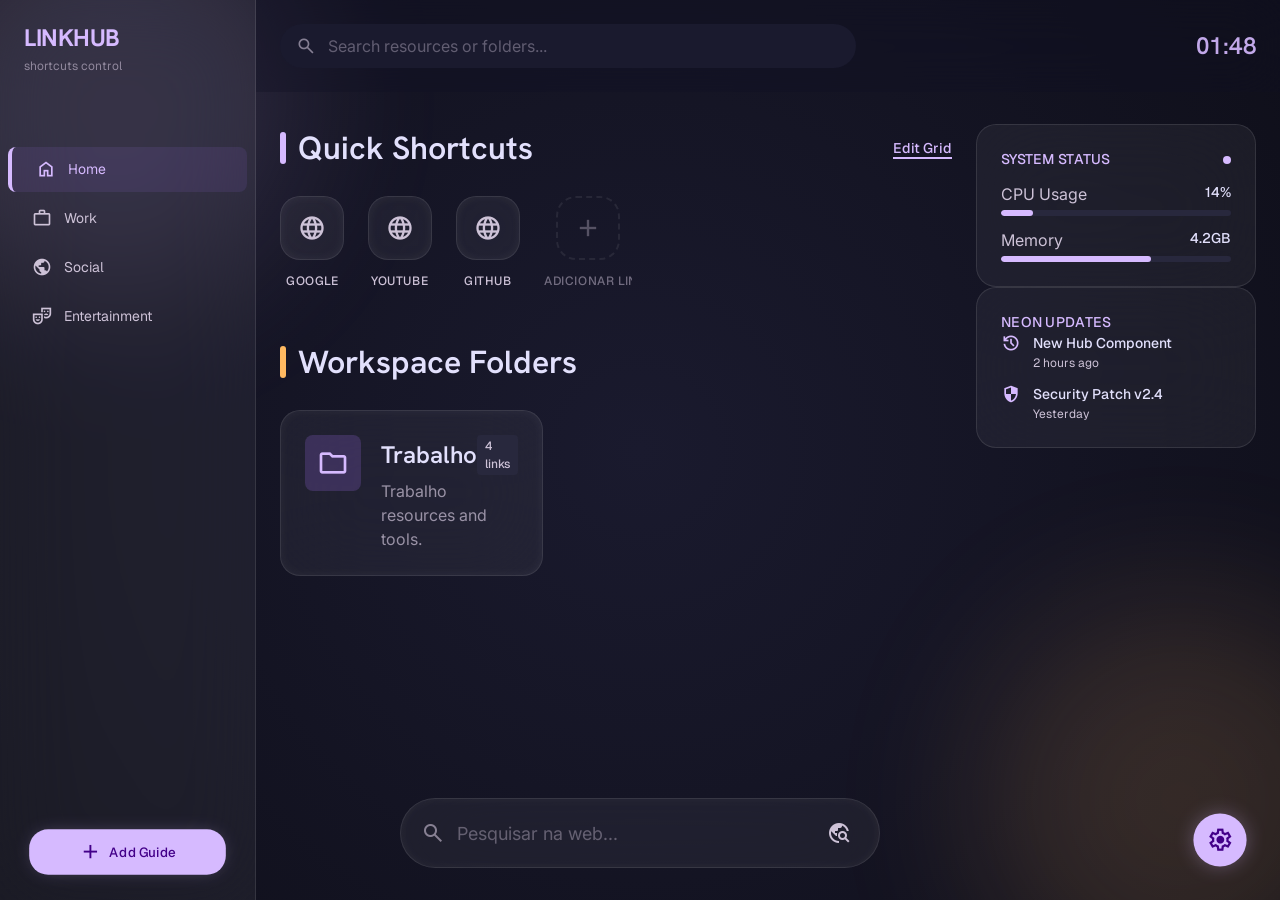
==== linkhub/index.html @ 5a71d126 "first commit" ====
<!DOCTYPE html>
<html lang="pt-BR" class="dark">
<head>
  <meta charset="utf-8" />
  <meta name="viewport" content="width=device-width, initial-scale=1.0" />
  <title>LinkHub | Hub de atalhos</title>
  <link rel="preconnect" href="https://fonts.googleapis.com" />
  <link rel="preconnect" href="https://fonts.gstatic.com" crossorigin />
  <link href="https://fonts.googleapis.com/css2?family=Inter:wght@400;500;600;700&display=swap" rel="stylesheet" />
  <link href="https://fonts.googleapis.com/css2?family=Hanken+Grotesk:wght@400;600;700&display=swap" rel="stylesheet" />
  <link href="https://fonts.googleapis.com/css2?family=Geist:wght@400;500&display=swap" rel="stylesheet" />
  <link href="https://fonts.googleapis.com/css2?family=Material+Symbols+Outlined:opsz,wght,FILL,GRAD@24,400,0,0&display=swap" rel="stylesheet" />
  <link rel="stylesheet" href="css/variables.css" />
  <link rel="stylesheet" href="css/base.css" />
  <link rel="stylesheet" href="css/layout.css" />
  <link rel="stylesheet" href="css/components.css" />
  <link rel="stylesheet" href="css/modals.css" />
  <link rel="stylesheet" href="css/edit-mode.css" />
</head>
<body>
  <!-- Atmospheric Blobs -->
  <div class="bg-blob" style="background:var(--color-primary);top:-100px;left:-100px;"></div>
  <div class="bg-blob" style="background:var(--color-tertiary);bottom:-100px;right:-100px;"></div>

  <!-- Sidebar Navigation -->
  <aside class="sidebar" id="app-sidebar">
    <div class="sidebar__brand">
      <h1 class="sidebar__title">LINKHUB</h1>
      <p class="sidebar__subtitle">shortcuts control</p>
    </div>
    <nav class="sidebar__nav" id="sidebar-nav"></nav>
    <div class="sidebar__footer">
      <button type="button" id="btn-add-guide" class="sidebar__btn-add">
        <span class="material-symbols-outlined">add</span>
        <span class="sidebar__btn-add-label">Add Guide</span>
      </button>
    </div>
  </aside>

  <!-- Main Content -->
  <main class="main-content" id="app-main">
    <!-- Top Navigation -->
    <header class="main-header">
      <div class="search-wrap">
        <span class="material-symbols-outlined search-icon">search</span>
        <input
          id="search-input"
          class="search-input"
          type="search"
          placeholder="Search resources or folders..."
          autocomplete="off"
        />
      </div>
      <div class="main-header__actions">
        <time id="digital-clock" class="main-header__clock" datetime="">00:00</time>
      </div>
    </header>

    <!-- Content Grid (Bento Style) -->
    <div class="content-area">
      <div class="content-grid">
        <!-- Main Column -->
        <div class="content-main">
          <!-- Quick Shortcuts -->
          <div class="section">
            <div class="section__header">
              <h2 class="section__title">
                <span class="section__accent section__accent--primary"></span>
                Quick Shortcuts
              </h2>
              <button type="button" id="edit-grid-btn" class="section__edit-btn">Edit Grid</button>
            </div>
            <div id="shortcut-grid" class="shortcut-grid"></div>
          </div>

          <!-- Workspace Folders -->
          <div class="section">
            <div class="section__header">
              <h2 class="section__title">
                <span class="section__accent section__accent--tertiary"></span>
                Workspace Folders
              </h2>
            </div>
            <div id="folder-grid" class="folder-grid"></div>
          </div>

          <!-- Search Results -->
          <div class="section" id="search-section" style="display:none">
            <div class="section__header">
              <h2 class="section__title">
                <span class="section__accent section__accent--primary"></span>
                Resultado de busca
              </h2>
              <span id="search-results-count" class="chip">0 resultados</span>
            </div>
            <div id="search-results-grid" class="shortcut-grid"></div>
          </div>
        </div>

        <!-- Right Sidebar Widgets -->
        <div class="content-side">
          <div class="widget widget--status">
            <div class="widget__header">
              <span class="widget__label">SYSTEM STATUS</span>
              <div class="widget__dot"></div>
            </div>
            <div class="widget__body">
              <div class="metric">
                <div class="metric__row">
                  <span>CPU Usage</span>
                  <span class="metric__value">14%</span>
                </div>
                <div class="metric__bar">
                  <div class="metric__fill" style="width:14%"></div>
                </div>
              </div>
              <div class="metric">
                <div class="metric__row">
                  <span>Memory</span>
                  <span class="metric__value">4.2GB</span>
                </div>
                <div class="metric__bar">
                  <div class="metric__fill" style="width:65%"></div>
                </div>
              </div>
            </div>
          </div>
          <div class="widget widget--updates">
            <h3 class="widget__label">NEON UPDATES</h3>
            <div class="widget__body">
              <div class="update-item">
                <span class="material-symbols-outlined update-item__icon">history</span>
                <div>
                  <p class="update-item__title">New Hub Component</p>
                  <p class="update-item__time">2 hours ago</p>
                </div>
              </div>
              <div class="update-item">
                <span class="material-symbols-outlined update-item__icon">security</span>
                <div>
                  <p class="update-item__title">Security Patch v2.4</p>
                  <p class="update-item__time">Yesterday</p>
                </div>
              </div>
            </div>
          </div>
        </div>
      </div>
    </div>
  </main>

  <!-- Google Web Search -->
  <div id="web-search-overlay" class="web-search-overlay"></div>
  <div id="web-search-wrap" class="web-search-wrap">
    <form id="web-search-form" class="web-search-bar" action="https://www.google.com/search" method="GET" target="_top" role="search">
      <span class="material-symbols-outlined web-search-icon">search</span>
      <input id="web-search-input" class="web-search-input" type="text" name="q" placeholder="Pesquisar na web..." autocomplete="off" aria-label="Pesquisar no Google" />
      <button type="submit" class="web-search-submit" aria-label="Buscar no Google">
        <span class="material-symbols-outlined">travel_explore</span>
      </button>
    </form>
  </div>

  <!-- FAB -->
  <button type="button" id="fab" class="fab" aria-label="Configurações" aria-haspopup="true">
    <span class="material-symbols-outlined">settings</span>
  </button>

  <!-- Context Menu -->
  <div id="context-menu" class="context-menu hidden"></div>

  <div id="fab-menu" class="fab-menu hidden" role="menu">
    <button type="button" id="fab-new-link" class="fab-menu__item" role="menuitem">
      <span class="material-symbols-outlined">link</span>
      Novo atalho
    </button>
    <button type="button" id="fab-new-folder" class="fab-menu__item" role="menuitem">
      <span class="material-symbols-outlined">create_new_folder</span>
      Nova pasta
    </button>
    <button type="button" id="fab-edit-grid" class="fab-menu__item" role="menuitem">
      <span class="material-symbols-outlined">edit</span>
      Editar painel
    </button>
    <hr class="fab-menu__divider" />
    <button type="button" id="fab-export" class="fab-menu__item" role="menuitem">
      <span class="material-symbols-outlined">file_download</span>
      Exportar dados
    </button>
    <button type="button" id="fab-import" class="fab-menu__item" role="menuitem">
      <span class="material-symbols-outlined">file_upload</span>
      Importar dados
    </button>
  </div>

  <!-- Edit Header -->
  <header id="edit-header" class="edit-header hidden">
    <h1 class="edit-header__title">Editar painel</h1>
    <p class="edit-header__subtitle">
      Organize seu espaço. Arraste os ícones para reordenar ou use o X para remover um atalho.
    </p>
    <div class="edit-header__actions">
      <button type="button" id="btn-done-edit" class="btn-primary">Concluir</button>
    </div>
  </header>

  <!-- Edit Tip Card -->
  <section id="edit-tip-card" class="edit-tip-card hidden" aria-hidden="true">
    <div class="glass-panel">
      <div>
        <div class="edit-tip-card__tags">
          <span class="edit-tip-card__tag">DICA</span>
          <span class="edit-tip-card__tag">NOVIDADE</span>
        </div>
        <h3 class="edit-tip-card__title">Agrupamento inteligente</h3>
        <p class="edit-tip-card__text">
          Em breve você poderá arrastar um atalho sobre outro para criar uma pasta automaticamente.
        </p>
      </div>
    </div>
  </section>

  <!-- Modal: criar guia -->
  <div id="modal-guide" class="modal-overlay" role="dialog" aria-modal="true" aria-labelledby="guide-modal-title">
    <div class="modal-panel glass-panel">
      <div class="modal-panel__header">
        <h2 id="guide-modal-title" class="modal-panel__title">Nova guia</h2>
        <p class="modal-panel__subtitle">Crie uma nova guia para organizar seus atalhos.</p>
      </div>
      <form id="form-guide" class="modal-panel__body">
        <div class="form-group">
          <label class="form-label" for="guide-name">Nome da guia</label>
          <input id="guide-name" class="form-input" type="text" placeholder="ex.: Estudos" required />
        </div>
        <div class="form-group">
          <label class="form-label">Ícone</label>
          <div class="guide-icons" id="guide-icons">
            <label class="guide-icon-option">
              <input type="radio" name="guide-icon" value="home" checked />
              <span class="material-symbols-outlined">home</span>
            </label>
            <label class="guide-icon-option">
              <input type="radio" name="guide-icon" value="work" />
              <span class="material-symbols-outlined">work</span>
            </label>
            <label class="guide-icon-option">
              <input type="radio" name="guide-icon" value="public" />
              <span class="material-symbols-outlined">public</span>
            </label>
            <label class="guide-icon-option">
              <input type="radio" name="guide-icon" value="theater_comedy" />
              <span class="material-symbols-outlined">theater_comedy</span>
            </label>
            <label class="guide-icon-option">
              <input type="radio" name="guide-icon" value="code" />
              <span class="material-symbols-outlined">code</span>
            </label>
            <label class="guide-icon-option">
              <input type="radio" name="guide-icon" value="school" />
              <span class="material-symbols-outlined">school</span>
            </label>
            <label class="guide-icon-option">
              <input type="radio" name="guide-icon" value="shopping_cart" />
              <span class="material-symbols-outlined">shopping_cart</span>
            </label>
            <label class="guide-icon-option">
              <input type="radio" name="guide-icon" value="music_note" />
              <span class="material-symbols-outlined">music_note</span>
            </label>
            <label class="guide-icon-option">
              <input type="radio" name="guide-icon" value="favorite" />
              <span class="material-symbols-outlined">favorite</span>
            </label>
            <label class="guide-icon-option">
              <input type="radio" name="guide-icon" value="star" />
              <span class="material-symbols-outlined">star</span>
            </label>
          </div>
        </div>
        <p id="guide-error" class="form-error" role="alert"></p>
        <div class="modal-panel__actions">
          <button type="button" id="guide-cancel" class="btn-ghost">Cancelar</button>
          <button type="submit" id="guide-submit" class="btn-primary">Criar guia</button>
        </div>
      </form>
    </div>
  </div>

  <!-- Modal: novo/editar atalho -->
  <div id="modal-shortcut" class="modal-overlay" role="dialog" aria-modal="true" aria-labelledby="shortcut-modal-title">
    <div class="modal-panel glass-panel modal-panel--wide">
      <div class="modal-panel__header">
        <h2 id="shortcut-modal-title" class="modal-panel__title">Novo atalho</h2>
        <p class="modal-panel__subtitle">Personalize seu hub de navegação</p>
      </div>
      <form id="form-shortcut" class="modal-panel__body">
        <div class="modal-preview-box">
          <span class="modal-preview-box__badge">Prévia</span>
          <div class="modal-preview-box__icon">
            <img id="shortcut-favicon-preview" alt="" class="is-placeholder" hidden />
          </div>
          <span id="shortcut-name-preview" class="modal-preview-box__name">Novo atalho</span>
        </div>
        <div class="form-group" id="shortcut-url-group">
          <label class="form-label form-label--upper" for="shortcut-url">URL do link</label>
          <div class="form-input-wrap">
            <input id="shortcut-url" class="form-input" type="url" placeholder="https://exemplo.com" required />
            <span class="material-symbols-outlined">link</span>
          </div>
        </div>
        <div class="form-group">
          <label class="form-label form-label--upper" for="shortcut-name">Nome exibido</label>
          <div class="form-input-wrap">
            <input id="shortcut-name" class="form-input" type="text" placeholder="Nome do site" required />
            <span class="material-symbols-outlined">label</span>
          </div>
        </div>
        <p id="shortcut-error" class="form-error" role="alert"></p>
        <div class="modal-panel__actions modal-panel__actions--end">
          <button type="button" id="shortcut-cancel" class="btn-ghost">Cancelar</button>
          <button type="submit" id="shortcut-submit" class="btn-primary">Salvar atalho</button>
        </div>
      </form>
    </div>
  </div>

  <!-- Modal: criar pasta -->
  <div id="modal-folder" class="modal-overlay" role="dialog" aria-modal="true" aria-labelledby="folder-modal-title">
    <div class="modal-panel glass-panel">
      <div class="modal-panel__header">
        <h2 id="folder-modal-title" class="modal-panel__title">Criar pasta</h2>
        <p class="modal-panel__subtitle">Organize seus atalhos em uma coleção personalizada.</p>
      </div>
      <form id="form-folder" class="modal-panel__body">
        <div class="form-group">
          <label class="form-label" for="folder-name">Nome da pasta</label>
          <input id="folder-name" class="form-input" type="text" placeholder="ex.: Ferramentas de trabalho" required />
        </div>
        <div class="form-group" id="folder-color-group">
          <label class="form-label">Personalizar</label>
          <div class="personalize-row">
            <div class="color-dots">
              <button type="button" class="color-dot is-active" data-color="#4F46E5" style="background:#4F46E5" title="Índigo" aria-label="Cor índigo"></button>
              <button type="button" class="color-dot" data-color="#10B981" style="background:#10B981" title="Esmeralda" aria-label="Cor esmeralda"></button>
              <button type="button" class="color-dot" data-color="#F59E0B" style="background:#F59E0B" title="Âmbar" aria-label="Cor âmbar"></button>
              <button type="button" class="color-dot" data-color="#EF4444" style="background:#EF4444" title="Vermelho" aria-label="Cor vermelha"></button>
              <button type="button" class="color-dot" data-color="#F97316" style="background:#F97316" title="Laranja" aria-label="Cor laranja"></button>
              <button type="button" class="color-dot" data-color="#8B5CF6" style="background:#8B5CF6" title="Violeta" aria-label="Cor violeta"></button>
            </div>
            <span class="material-symbols-outlined" style="color: var(--color-on-surface-variant);">folder_open</span>
          </div>
        </div>
        <div class="preview-row">
          <div id="folder-preview-box" class="preview-row__icon squircle" style="background:#4F46E5">
            <span class="material-symbols-outlined" style="color:#fff;font-variation-settings:'FILL' 1">folder</span>
          </div>
          <div>
            <div class="preview-row__title">Prévia</div>
            <div id="folder-preview-text" class="preview-row__sub">Nova pasta</div>
          </div>
        </div>
        <p id="folder-error" class="form-error" role="alert"></p>
        <div class="modal-panel__actions">
          <button type="button" id="folder-cancel" class="btn-ghost">Cancelar</button>
          <button type="submit" id="folder-submit" class="btn-primary">Criar pasta</button>
        </div>
      </form>
    </div>
  </div>

  <!-- Overlay: visualização de pasta -->
  <div id="modal-folder-view" class="modal-overlay modal-overlay--folder-view" role="dialog" aria-modal="true" aria-labelledby="folder-view-title">
    <div class="modal-panel glass-panel modal-panel--folder">
      <button type="button" id="folder-view-close" class="modal-panel__close" aria-label="Fechar">
        <span class="material-symbols-outlined">close</span>
      </button>
      <div class="modal-panel__header modal-panel__header--center">
        <h2 id="folder-view-title" class="modal-panel__title">Pasta</h2>
        <span id="folder-view-count" class="chip">0 recursos</span>
      </div>
      <div id="folder-view-grid" class="folder-modal-grid"></div>
      <div class="folder-modal-footer">
        <button type="button" id="folder-view-add" class="btn-ghost">
          <span class="material-symbols-outlined">add</span>
          Adicionar atalho
        </button>
      </div>
    </div>
  </div>

  <script src="js/storage.js"></script>
  <script src="js/render.js"></script>
  <script src="js/drag.js"></script>
  <script src="js/clock.js"></script>
  <script src="js/search.js"></script>
  <script src="js/edit-mode.js"></script>
  <script src="js/modals.js"></script>
  <script src="js/app.js"></script>
</body>
</html>
---- linkhub/css/variables.css ----
:root {
  /* ObsidianFlux Purple theme */
  --color-background: #0F0F1A;
  --color-on-background: #e2e0fc;
  --color-surface: #111125;
  --color-on-surface: #e2e0fc;
  --color-on-surface-variant: #cdc2d7;
  --color-surface-container: #1e1e32;
  --color-surface-container-low: #1a1a2e;
  --color-surface-container-lowest: #0c0c1f;
  --color-surface-container-high: #28283d;
  --color-surface-container-highest: #333348;
  --color-surface-dim: #111125;
  --color-surface-bright: #37374d;
  --color-surface-variant: #333348;

  --color-primary: #d6baff;
  --color-primary-container: #aa73ff;
  --color-on-primary: #430089;
  --color-on-primary-container: #3a0079;
  --color-primary-fixed: #ecdcff;
  --color-primary-fixed-dim: #d6baff;
  --color-inverse-primary: #7931d9;

  --color-secondary: #c7c5d5;
  --color-secondary-container: #484855;
  --color-on-secondary: #302f3b;
  --color-on-secondary-container: #b9b7c6;
  --color-secondary-fixed: #e3e0f1;
  --color-secondary-fixed-dim: #c7c5d5;

  --color-tertiary: #ffb961;
  --color-tertiary-container: #3e2400;
  --color-on-tertiary: #472a00;
  --color-on-tertiary-container: #3e2400;
  --color-tertiary-fixed: #ffddb8;
  --color-tertiary-fixed-dim: #ffb961;

  --color-outline: #968da0;
  --color-outline-variant: #4b4454;

  --color-error: #ffb4ab;
  --color-error-container: #93000a;
  --color-on-error: #690005;
  --color-on-error-container: #ffdad6;

  --color-inverse-surface: #e2e0fc;
  --color-surface-tint: #d6baff;

  /* Typography */
  --font-display-lg: "Hanken Grotesk", system-ui, sans-serif;
  --font-headline-lg: "Hanken Grotesk", system-ui, sans-serif;
  --font-headline-md: "Hanken Grotesk", system-ui, sans-serif;
  --font-body-lg: "Inter", system-ui, sans-serif;
  --font-body-md: "Inter", system-ui, sans-serif;
  --font-label-md: "Geist", "Inter", system-ui, sans-serif;
  --font-label-sm: "Geist", "Inter", system-ui, sans-serif;
  --font-family: "Inter", system-ui, sans-serif;

  --font-display-lg-size: 48px;
  --font-headline-lg-size: 32px;
  --font-headline-md-size: 24px;
  --font-body-lg-size: 18px;
  --font-body-md-size: 16px;
  --font-label-md-size: 14px;
  --font-label-sm-size: 12px;

  /* Spacing */
  --spacing-unit: 4px;
  --spacing-xs: 4px;
  --spacing-base: 8px;
  --spacing-sm: 12px;
  --spacing-md: 24px;
  --spacing-lg: 48px;
  --spacing-xl: 80px;
  --spacing-gutter: 24px;
  --spacing-margin-mobile: 16px;
  --spacing-margin-desktop: 32px;
  --container-max: 1200px;
  --container-padding: 20px;

  /* Sidebar */
  --sidebar-width: 256px;

  /* Radius */
  --radius-sm: 0.25rem;
  --radius-md: 0.5rem;
  --radius-lg: 0.5rem;
  --radius-xl: 1.25rem;
  --radius-squircle: 24%;
  --radius-modal: 32px;
  --radius-full: 9999px;

  /* Effects */
  --shadow-soft: 0 10px 30px rgba(0, 0, 0, 0.4);
  --glass-bg: rgba(255, 255, 255, 0.05);
  --glass-border: rgba(255, 255, 255, 0.1);
  --transition-fast: 0.2s ease;
  --transition-modal: 0.4s cubic-bezier(0.16, 1, 0.3, 1);

  /* Glows */
  --neon-glow-primary: 0 0 20px -5px rgba(214, 186, 255, 0.3);
  --neon-glow-tertiary: 0 0 20px -5px rgba(255, 185, 97, 0.3);
  --neon-glow-error: 0 0 20px -5px rgba(255, 180, 171, 0.3);
}
---- linkhub/css/base.css ----
*,
*::before,
*::after {
  box-sizing: border-box;
  margin: 0;
  padding: 0;
}

html {
  font-size: 16px;
  -webkit-font-smoothing: antialiased;
}

body {
  font-family: var(--font-family);
  font-size: var(--font-body-md-size);
  line-height: 1.5;
  color: var(--color-on-background);
  background: radial-gradient(circle at 50% 50%, #1a1a2e 0%, #0F0F1A 100%);
  min-height: 100vh;
  overflow-x: hidden;
}

body.is-blurred .main-content,
body.is-blurred .sidebar {
  filter: blur(8px);
  opacity: 0.3;
  pointer-events: none;
  user-select: none;
}

a {
  color: inherit;
  text-decoration: none;
}

button {
  font-family: inherit;
  cursor: pointer;
  border: none;
  background: none;
}

input {
  font-family: inherit;
}

.material-symbols-outlined {
  font-variation-settings: "FILL" 0, "wght" 400, "GRAD" 0, "opsz" 24;
  vertical-align: middle;
}

.hidden {
  display: none !important;
}

.sr-only {
  position: absolute;
  width: 1px;
  height: 1px;
  padding: 0;
  margin: -1px;
  overflow: hidden;
  clip: rect(0, 0, 0, 0);
  border: 0;
}

.squircle {
  border-radius: var(--radius-squircle);
}

.liquid-glass {
  background: rgba(255, 255, 255, 0.05);
  backdrop-filter: blur(40px);
  -webkit-backdrop-filter: blur(40px);
  border: 1px solid rgba(255, 255, 255, 0.1);
  box-shadow: inset 0 0 12px rgba(255, 255, 255, 0.05);
}

.glass-panel {
  background: rgba(255, 255, 255, 0.05);
  backdrop-filter: blur(40px);
  -webkit-backdrop-filter: blur(40px);
  border: 1px solid rgba(255, 255, 255, 0.1);
  box-shadow: inset 0 0 12px rgba(255, 255, 255, 0.05), var(--shadow-soft);
}

.neon-glow-primary {
  box-shadow: var(--neon-glow-primary);
}

.neon-glow-tertiary {
  box-shadow: var(--neon-glow-tertiary);
}

.neon-glow-error {
  box-shadow: var(--neon-glow-error);
}

.bg-blob {
  position: fixed;
  width: 400px;
  height: 400px;
  filter: blur(80px);
  opacity: 0.15;
  z-index: -1;
  border-radius: 50%;
  pointer-events: none;
}
---- linkhub/css/layout.css ----
/* ===== Sidebar ===== */
.sidebar {
  position: fixed;
  left: 0;
  top: 0;
  bottom: 0;
  z-index: 40;
  width: var(--sidebar-width);
  display: flex;
  flex-direction: column;
  background: rgba(255, 255, 255, 0.05);
  backdrop-filter: blur(40px);
  -webkit-backdrop-filter: blur(40px);
  border-right: 1px solid rgba(255, 255, 255, 0.1);
}

.sidebar__brand {
  padding: var(--spacing-md);
  margin-bottom: var(--spacing-lg);
}

.sidebar__title {
  font-family: var(--font-headline-md);
  font-size: var(--font-headline-md-size);
  font-weight: 700;
  color: var(--color-primary);
  letter-spacing: -0.02em;
  line-height: 1.2;
}

.sidebar__subtitle {
  font-size: var(--font-label-sm-size);
  font-family: var(--font-label-sm);
  color: var(--color-on-surface-variant);
  opacity: 0.6;
  margin-top: var(--spacing-xs);
}

.sidebar__nav {
  flex-grow: 1;
  display: flex;
  flex-direction: column;
  gap: 0.25rem;
  padding: 0 var(--spacing-base);
}

.sidebar__link {
  display: flex;
  align-items: center;
  gap: var(--spacing-sm);
  padding: var(--spacing-sm) var(--spacing-md);
  border-radius: var(--radius-md);
  color: var(--color-on-surface-variant);
  transition: color var(--transition-fast), background var(--transition-fast);
  text-decoration: none;
  font-family: var(--font-label-md);
  font-size: var(--font-label-md-size);
}

.sidebar__link:hover {
  color: var(--color-on-surface);
  background: rgba(255, 255, 255, 0.05);
}

.sidebar__link.is-active {
  background: rgba(170, 115, 255, 0.1);
  color: var(--color-primary);
  border-left: 4px solid var(--color-primary);
}

.sidebar__link.is-dragging {
  opacity: 0.4;
}

.sidebar__link.drag-over {
  background: rgba(255, 255, 255, 0.08);
  outline: 2px dashed var(--color-primary);
  outline-offset: -2px;
}

.sidebar__link .material-symbols-outlined {
  font-size: 1.25rem;
}

.sidebar__link-label {
  font-family: var(--font-label-md);
  font-size: var(--font-label-md-size);
}

.sidebar__footer {
  padding: var(--spacing-md);
  margin-top: auto;
}

.sidebar__btn-add {
  width: 100%;
  background: var(--color-primary);
  color: var(--color-on-primary);
  font-family: var(--font-label-md);
  font-size: var(--font-label-md-size);
  font-weight: 500;
  padding: var(--spacing-sm) var(--spacing-md);
  border-radius: var(--radius-xl);
  display: flex;
  align-items: center;
  justify-content: center;
  gap: var(--spacing-base);
  box-shadow: var(--neon-glow-primary);
  transition: transform var(--transition-fast);
  transform: scale(0.95);
}

.sidebar__btn-add:hover {
  transform: scale(1);
}

.sidebar__btn-add:active {
  transform: scale(0.9);
}

/* ===== Main Content ===== */
.main-content {
  margin-left: var(--sidebar-width);
  position: relative;
  min-height: 100vh;
  display: flex;
  flex-direction: column;
}

/* ===== Main Header ===== */
.main-header {
  display: flex;
  justify-content: space-between;
  align-items: center;
  width: 100%;
  padding: var(--spacing-md) var(--spacing-gutter);
  background: rgba(17, 17, 37, 0.3);
  backdrop-filter: blur(24px);
  -webkit-backdrop-filter: blur(24px);
  position: sticky;
  top: 0;
  z-index: 30;
}

.search-wrap {
  position: relative;
  width: 100%;
  max-width: 36rem;
}

.search-icon {
  position: absolute;
  left: 1rem;
  top: 50%;
  transform: translateY(-50%);
  color: var(--color-on-surface-variant);
  opacity: 0.6;
  pointer-events: none;
  font-size: 1.25rem;
  transition: color var(--transition-fast);
}

.search-wrap:focus-within .search-icon {
  color: var(--color-primary);
  opacity: 1;
}

.search-input {
  width: 100%;
  height: 2.75rem;
  padding: 0 1rem 0 3rem;
  background: var(--color-surface-container-low);
  border: none;
  border-radius: var(--radius-full);
  font-size: var(--font-body-md-size);
  font-family: var(--font-body-md);
  color: var(--color-on-surface);
  outline: none;
  transition: box-shadow var(--transition-fast), background var(--transition-fast);
}

.search-input::placeholder {
  color: var(--color-on-surface-variant);
  opacity: 0.4;
}

.search-input:focus {
  box-shadow: 0 0 0 1px var(--color-primary);
  background: var(--color-surface-container-lowest);
}

.main-header__actions {
  display: flex;
  align-items: center;
  gap: 1.5rem;
  flex-shrink: 0;
}

.main-header__clock {
  font-family: var(--font-headline-md);
  font-size: var(--font-headline-md-size);
  font-weight: 600;
  color: var(--color-primary);
  letter-spacing: 0.02em;
  opacity: 0.9;
}

/* ===== Content Area ===== */
.content-area {
  padding: var(--spacing-margin-desktop) var(--spacing-gutter);
  max-width: var(--container-max);
  margin: 0 auto;
  width: 100%;
  flex: 1;
}

.content-grid {
  display: grid;
  grid-template-columns: 1fr;
  gap: var(--spacing-gutter);
}

@media (min-width: 1024px) {
  .content-grid {
    grid-template-columns: 1fr 280px;
  }
}

/* ===== Sections ===== */
.section {
  margin-bottom: var(--spacing-lg);
}

.section__header {
  display: flex;
  align-items: center;
  justify-content: space-between;
  margin-bottom: var(--spacing-md);
}

.section__title {
  font-family: var(--font-headline-lg);
  font-size: var(--font-headline-lg-size);
  font-weight: 600;
  color: var(--color-on-surface);
  display: flex;
  align-items: center;
  gap: var(--spacing-sm);
}

.section__accent {
  width: 0.375rem;
  height: 2rem;
  border-radius: var(--radius-full);
  flex-shrink: 0;
}

.section__accent--primary {
  background: var(--color-primary);
}

.section__accent--tertiary {
  background: var(--color-tertiary);
}

.section__edit-btn {
  color: var(--color-primary);
  font-family: var(--font-label-md);
  font-size: var(--font-label-md-size);
  font-weight: 500;
  text-decoration: underline;
  text-underline-offset: 4px;
  text-decoration-thickness: 2px;
  transition: opacity var(--transition-fast);
}

.section__edit-btn:hover {
  opacity: 0.8;
}

/* ===== Edit Header (mode header) ===== */
body.edit-mode .main-header {
  display: none;
}

body.edit-mode .content-area {
  display: none;
}

body.edit-mode .fab {
  display: none;
}

.edit-header {
  display: none;
  text-align: center;
  padding: var(--spacing-lg) var(--spacing-gutter) 0;
  max-width: var(--container-max);
  margin: 0 auto;
}

body.edit-mode .edit-header {
  display: block;
}

.edit-header__title {
  font-family: var(--font-display-lg);
  font-size: var(--font-display-lg-size);
  font-weight: 700;
  color: var(--color-on-surface);
  letter-spacing: -0.02em;
  margin-bottom: 1rem;
}

.edit-header__subtitle {
  font-family: var(--font-body-lg);
  font-size: var(--font-body-lg-size);
  color: var(--color-on-surface-variant);
  max-width: 36rem;
  margin: 0 auto;
  margin-bottom: 2rem;
}

.edit-header__actions {
  display: flex;
  justify-content: center;
  gap: 1rem;
}

/* ===== Edit Tip Card ===== */
.edit-tip-card {
  display: none;
  margin-top: 6rem;
  max-width: 56rem;
  margin-left: auto;
  margin-right: auto;
}

.edit-tip-card.hidden {
  display: none;
}

body.edit-mode .edit-tip-card:not(.hidden) {
  display: block;
}

.edit-tip-card .glass-panel {
  padding: 2rem;
  border-radius: var(--radius-modal);
  display: flex;
  flex-direction: column;
  gap: 2.5rem;
}

@media (min-width: 768px) {
  .edit-tip-card .glass-panel {
    flex-direction: row;
    align-items: center;
  }
}

.edit-tip-card__tags {
  display: flex;
  gap: 0.5rem;
  margin-bottom: 1rem;
}

.edit-tip-card__tag {
  padding: 0.25rem 0.75rem;
  background: rgba(170, 115, 255, 0.1);
  border: 1px solid rgba(170, 115, 255, 0.2);
  border-radius: var(--radius-full);
  font-family: var(--font-label-sm);
  font-size: var(--font-label-sm-size);
  font-weight: 600;
  color: var(--color-primary);
}

.edit-tip-card__title {
  font-family: var(--font-headline-md);
  font-size: var(--font-headline-md-size);
  font-weight: 600;
  margin-bottom: 0.5rem;
}

.edit-tip-card__text {
  color: var(--color-on-surface-variant);
}
---- linkhub/css/components.css ----
/* ===== Shortcut Grid ===== */
.shortcut-grid {
  display: grid;
  grid-template-columns: repeat(2, 1fr);
  gap: var(--spacing-md);
}

@media (min-width: 640px) {
  .shortcut-grid {
    grid-template-columns: repeat(4, 1fr);
  }
}

@media (min-width: 1024px) {
  .shortcut-grid {
    grid-template-columns: repeat(6, 1fr);
  }
}

@media (min-width: 1280px) {
  .shortcut-grid {
    grid-template-columns: repeat(8, 1fr);
  }
}

.shortcut-item {
  display: flex;
  flex-direction: column;
  align-items: center;
  gap: var(--spacing-sm);
  cursor: pointer;
  transition: transform var(--transition-fast);
  position: relative;
}

.shortcut-item:hover:not(.shortcut-item--edit) {
  transform: scale(1.05);
}

.shortcut-item__icon-wrap {
  width: 4rem;
  height: 4rem;
  border-radius: var(--radius-xl);
  background: rgba(255, 255, 255, 0.05);
  backdrop-filter: blur(40px);
  -webkit-backdrop-filter: blur(40px);
  border: 1px solid rgba(255, 255, 255, 0.1);
  box-shadow: inset 0 0 12px rgba(255, 255, 255, 0.05);
  display: flex;
  align-items: center;
  justify-content: center;
  color: var(--color-primary);
  transition: border-color var(--transition-fast), box-shadow var(--transition-fast), transform var(--transition-fast);
  overflow: hidden;
}

.shortcut-item:hover .shortcut-item__icon-wrap {
  border-color: rgba(214, 186, 255, 0.4);
  box-shadow: var(--neon-glow-primary);
  transform: scale(1.05);
}

.shortcut-item__icon-wrap img {
  width: 1.75rem;
  height: 1.75rem;
  object-fit: contain;
}

.shortcut-item__icon-wrap .material-symbols-outlined {
  font-size: 1.75rem;
  color: var(--color-on-surface-variant);
}

.shortcut-item--folder .shortcut-item__icon-wrap {
  border: 1px solid rgba(255, 255, 255, 0.1);
}

.shortcut-item--folder:hover .shortcut-item__icon-wrap {
  border-color: rgba(255, 185, 97, 0.4);
  box-shadow: var(--neon-glow-tertiary);
}

.shortcut-item--folder .shortcut-item__folder-dots {
  display: grid;
  grid-template-columns: repeat(2, 1fr);
  gap: 3px;
  padding: 0.5rem;
}

.shortcut-item__folder-dots span {
  width: 10px;
  height: 10px;
  border-radius: 2px;
}

.shortcut-item__label {
  font-family: var(--font-label-sm);
  font-size: var(--font-label-sm-size);
  font-weight: 500;
  color: var(--color-on-surface-variant);
  text-align: center;
  max-width: 5.5rem;
  overflow: hidden;
  white-space: nowrap;
  text-transform: uppercase;
  letter-spacing: 0.05em;
  transition: color var(--transition-fast);
}

.shortcut-item__label-inner {
  display: inline-block;
  white-space: nowrap;
  will-change: transform;
}

.shortcut-item:hover .shortcut-item__label {
  color: var(--color-primary);
}

.shortcut-item:not(.shortcut-item--edit):hover .shortcut-item__label-inner {
  animation: label-scroll 4s linear infinite;
}

@keyframes label-scroll {
  0%, 20%   { transform: translateX(0); }
  50%, 75%  { transform: translateX(calc(-100% + 5.5rem)); }
  100%      { transform: translateX(0); }
}

.shortcut-item--add-slot {
  opacity: 0.5;
  cursor: pointer;
}

.shortcut-item--add-slot:hover {
  opacity: 1;
}

.shortcut-item--add-slot .shortcut-item__icon-wrap {
  border: 2px dashed rgba(255, 255, 255, 0.15);
  background: transparent;
  backdrop-filter: none;
  box-shadow: none;
}

.shortcut-item--add-slot .shortcut-item__icon-wrap .material-symbols-outlined {
  color: var(--color-outline);
}

/* ===== Folder Grid (Cards) ===== */
.folder-grid {
  display: grid;
  grid-template-columns: 1fr;
  gap: var(--spacing-gutter);
}

@media (min-width: 640px) {
  .folder-grid {
    grid-template-columns: repeat(2, 1fr);
  }
}

@media (min-width: 1024px) {
  .folder-grid {
    grid-template-columns: repeat(3, 1fr);
  }
}

.folder-card {
  background: rgba(255, 255, 255, 0.05);
  backdrop-filter: blur(40px);
  -webkit-backdrop-filter: blur(40px);
  border: 1px solid rgba(255, 255, 255, 0.1);
  box-shadow: inset 0 0 12px rgba(255, 255, 255, 0.05);
  padding: 1.5rem;
  border-radius: var(--radius-xl);
  cursor: pointer;
  transition: border-color var(--transition-fast), transform var(--transition-fast);
  position: relative;
  overflow: visible;
  display: flex;
  align-items: flex-start;
  gap: 1.25rem;
}

.folder-card:hover .shortcut-item__remove {
  display: flex;
}

.folder-card:hover {
  border-color: rgba(214, 186, 255, 0.4);
  transform: scale(1.02);
}

.folder-card.is-drop-target-folder {
  border-color: var(--color-primary);
  box-shadow: 0 0 24px rgba(214, 186, 255, 0.3), var(--neon-glow-primary);
  transform: scale(1.05);
  background: rgba(214, 186, 255, 0.1);
  transition: border-color 0.15s, box-shadow 0.15s, transform 0.15s, background 0.15s;
}

.folder-card__icon {
  width: 3.5rem;
  height: 3.5rem;
  border-radius: var(--radius-lg);
  display: flex;
  align-items: center;
  justify-content: center;
  flex-shrink: 0;
  background: rgba(170, 115, 255, 0.2);
  color: var(--color-primary);
}

.folder-card__icon .material-symbols-outlined {
  font-size: 2rem;
}

.folder-card__body {
  flex: 1;
  min-width: 0;
}

.folder-card__header {
  display: flex;
  align-items: center;
  justify-content: space-between;
  margin-bottom: var(--spacing-xs);
}

.folder-card__name {
  font-family: var(--font-headline-md);
  font-size: var(--font-headline-md-size);
  font-weight: 600;
  color: var(--color-on-surface);
}

.folder-card__count {
  font-family: var(--font-label-sm);
  font-size: var(--font-label-sm-size);
  font-weight: 500;
  background: var(--color-surface-container-high);
  padding: 0.125rem 0.5rem;
  border-radius: var(--radius-sm);
  color: var(--color-on-surface-variant);
}

.folder-card__desc {
  font-size: var(--font-body-md-size);
  color: var(--color-on-surface-variant);
  opacity: 0.7;
  margin-top: var(--spacing-xs);
}

/* ===== Widgets ===== */
.widget {
  background: rgba(255, 255, 255, 0.05);
  backdrop-filter: blur(40px);
  -webkit-backdrop-filter: blur(40px);
  border: 1px solid rgba(255, 255, 255, 0.1);
  border-radius: var(--radius-xl);
  padding: var(--spacing-md);
}

.widget--updates:hover {
  border-color: rgba(214, 186, 255, 0.3);
  transition: border-color var(--transition-fast);
}

.widget__header {
  display: flex;
  align-items: center;
  justify-content: space-between;
  margin-bottom: var(--spacing-sm);
}

.widget__label {
  font-family: var(--font-label-md);
  font-size: var(--font-label-md-size);
  font-weight: 500;
  color: var(--color-primary);
  letter-spacing: 0.02em;
}

.widget__dot {
  width: 8px;
  height: 8px;
  border-radius: var(--radius-full);
  background: var(--color-primary);
  animation: pulse 2s ease-in-out infinite;
}

@keyframes pulse {
  0%, 100% { opacity: 1; }
  50% { opacity: 0.4; }
}

.widget__body {
  display: flex;
  flex-direction: column;
  gap: var(--spacing-sm);
}

.metric {
  display: flex;
  flex-direction: column;
  gap: var(--spacing-xs);
}

.metric__row {
  display: flex;
  justify-content: space-between;
  color: var(--color-on-surface-variant);
}

.metric__value {
  font-family: var(--font-label-md);
  font-size: var(--font-label-md-size);
  font-weight: 500;
  color: var(--color-on-surface);
}

.metric__bar {
  width: 100%;
  height: 6px;
  background: var(--color-surface-container-high);
  border-radius: var(--radius-full);
  overflow: hidden;
}

.metric__fill {
  height: 100%;
  background: var(--color-primary);
  border-radius: var(--radius-full);
}

.update-item {
  display: flex;
  gap: var(--spacing-sm);
  align-items: flex-start;
}

.update-item__icon {
  color: var(--color-primary);
  font-size: 1.25rem;
}

.update-item__title {
  color: var(--color-on-surface);
  font-family: var(--font-label-md);
  font-size: var(--font-label-md-size);
  font-weight: 500;
}

.update-item__time {
  color: var(--color-on-surface-variant);
  font-family: var(--font-label-sm);
  font-size: var(--font-label-sm-size);
}

/* ===== FAB ===== */
.fab {
  position: fixed;
  bottom: var(--spacing-margin-desktop);
  right: var(--spacing-margin-desktop);
  width: 3.5rem;
  height: 3.5rem;
  border-radius: var(--radius-full);
  background: var(--color-primary);
  color: var(--color-on-primary);
  display: flex;
  align-items: center;
  justify-content: center;
  box-shadow: 0 0 20px rgba(214, 186, 255, 0.3);
  z-index: 50;
  transition: transform var(--transition-fast), filter var(--transition-fast);
  transform: scale(0.95);
}

.fab:hover {
  transform: scale(1);
}

.fab:active {
  transform: scale(0.9);
}

.fab .material-symbols-outlined {
  font-size: 1.75rem;
}

/* ===== Fab Menu ===== */
.fab-menu {
  position: fixed;
  bottom: calc(var(--spacing-margin-desktop) + 4rem);
  right: var(--spacing-margin-desktop);
  z-index: 51;
  display: flex;
  flex-direction: column;
  gap: 0.5rem;
  min-width: 11rem;
  padding: 0.5rem;
  background: rgba(255, 255, 255, 0.05);
  backdrop-filter: blur(40px);
  -webkit-backdrop-filter: blur(40px);
  border: 1px solid rgba(255, 255, 255, 0.1);
  border-radius: var(--radius-xl);
  box-shadow: var(--shadow-soft);
}

.fab-menu__item {
  display: flex;
  align-items: center;
  gap: 0.75rem;
  padding: 0.75rem 1rem;
  border-radius: var(--radius-md);
  font-family: var(--font-label-md);
  font-size: var(--font-label-md-size);
  color: var(--color-on-surface);
  text-align: left;
  transition: background var(--transition-fast);
}

.fab-menu__item:hover {
  background: rgba(255, 255, 255, 0.08);
}

.fab-menu__divider {
  border: none;
  border-top: 1px solid rgba(255, 255, 255, 0.08);
  margin: 0.25rem 0;
}

/* ===== Buttons ===== */
.btn-primary {
  padding: 0.75rem 2rem;
  background: var(--color-primary);
  color: var(--color-on-primary);
  border-radius: var(--radius-xl);
  font-family: var(--font-label-md);
  font-size: var(--font-label-md-size);
  font-weight: 500;
  transition: filter var(--transition-fast), transform var(--transition-fast);
}

.btn-primary:hover {
  filter: brightness(1.1);
}

.btn-primary:active {
  transform: scale(0.98);
}

.btn-ghost {
  padding: 0.75rem 1.5rem;
  color: var(--color-on-surface-variant);
  border-radius: var(--radius-xl);
  font-family: var(--font-label-md);
  font-size: var(--font-label-md-size);
  transition: background var(--transition-fast), color var(--transition-fast);
}

.btn-ghost:hover {
  background: rgba(255, 255, 255, 0.08);
  color: var(--color-on-surface);
}

.chip {
  display: inline-block;
  padding: 0.25rem 0.75rem;
  background: var(--color-surface-container-high);
  color: var(--color-on-surface-variant);
  border-radius: var(--radius-xl);
  font-family: var(--font-label-sm);
  font-size: var(--font-label-sm-size);
  font-weight: 500;
}

/* ===== Color Dots ===== */
.color-dots {
  display: flex;
  gap: 0.75rem;
  flex-wrap: wrap;
}

.color-dot {
  width: 24px;
  height: 24px;
  border-radius: var(--radius-full);
  cursor: pointer;
  border: 2px solid transparent;
  transition: transform var(--transition-fast);
}

.color-dot:hover {
  transform: scale(1.1);
}

.color-dot.is-active {
  box-shadow: 0 0 0 2px var(--color-background), 0 0 0 4px var(--color-primary);
}

/* ===== Form ===== */
.form-group {
  display: flex;
  flex-direction: column;
  gap: 0.5rem;
}

.form-label {
  font-family: var(--font-label-md);
  font-size: var(--font-label-md-size);
  font-weight: 500;
  color: var(--color-on-surface-variant);
}

.form-label--upper {
  font-family: var(--font-label-sm);
  font-size: var(--font-label-sm-size);
  font-weight: 600;
  text-transform: uppercase;
  letter-spacing: 0.05em;
  color: var(--color-outline);
}

.form-input {
  width: 100%;
  padding: 0.75rem 1rem;
  background: var(--color-surface-container-lowest);
  border: 1px solid var(--color-outline-variant);
  border-radius: var(--radius-xl);
  font-size: var(--font-body-lg-size);
  font-family: var(--font-body-lg);
  color: var(--color-on-surface);
  outline: none;
  transition: border-color var(--transition-fast), box-shadow var(--transition-fast);
}

.form-input:focus {
  border-color: var(--color-primary);
  box-shadow: 0 0 0 4px rgba(214, 186, 255, 0.15);
}

.form-input-wrap {
  position: relative;
}

.form-input-wrap .form-input {
  padding-right: 2.75rem;
}

.form-input-wrap .material-symbols-outlined {
  position: absolute;
  right: 1rem;
  top: 50%;
  transform: translateY(-50%);
  color: var(--color-outline);
  pointer-events: none;
}

.form-error {
  font-family: var(--font-label-sm);
  font-size: var(--font-label-sm-size);
  color: var(--color-error);
  margin-top: 0.25rem;
}

/* ===== Preview Row ===== */
.preview-row {
  display: flex;
  align-items: center;
  gap: 1rem;
  padding: 0.75rem 1rem;
  background: var(--color-surface-container-lowest);
  border: 1px solid rgba(75, 68, 84, 0.5);
  border-radius: var(--radius-xl);
}

.preview-row__icon {
  width: 2.5rem;
  height: 2.5rem;
  display: flex;
  align-items: center;
  justify-content: center;
  flex-shrink: 0;
}

.preview-row__icon img {
  width: 1.5rem;
  height: 1.5rem;
  object-fit: contain;
}

.preview-row__title {
  font-family: var(--font-label-md);
  font-size: var(--font-label-md-size);
  font-weight: 500;
}

.preview-row__sub {
  font-size: var(--font-body-md-size);
  color: var(--color-on-surface-variant);
}

/* ===== Modal Preview Box ===== */
.modal-preview-box {
  display: flex;
  flex-direction: column;
  align-items: center;
  padding: 2rem;
  background: rgba(0, 0, 0, 0.3);
  border: 1px solid rgba(255, 255, 255, 0.05);
  border-radius: var(--radius-xl);
  position: relative;
}

.modal-preview-box__badge {
  position: absolute;
  top: 1rem;
  right: 1rem;
  font-size: 10px;
  font-weight: 700;
  text-transform: uppercase;
  letter-spacing: 0.1em;
  color: var(--color-outline);
}

.modal-preview-box__icon {
  width: 4rem;
  height: 4rem;
  background: var(--color-surface-container-highest);
  border-radius: var(--radius-xl);
  display: flex;
  align-items: center;
  justify-content: center;
  margin-bottom: 0.75rem;
}

.modal-preview-box__icon img {
  width: 2rem;
  height: 2rem;
  object-fit: contain;
}

.modal-preview-box__icon img.is-placeholder {
  opacity: 0.3;
  filter: grayscale(1);
}

.modal-preview-box__name {
  font-family: var(--font-label-md);
  font-size: var(--font-label-md-size);
  font-weight: 600;
}

/* ===== Personalize Row ===== */
.personalize-row {
  display: flex;
  align-items: center;
  justify-content: space-between;
  padding: 1rem;
  background: var(--color-surface-container-low);
  border-radius: var(--radius-xl);
}

/* ===== Context Menu ===== */
.context-menu {
  position: fixed;
  z-index: 200;
  min-width: 10rem;
  padding: 0.375rem;
  background: rgba(255, 255, 255, 0.05);
  backdrop-filter: blur(40px);
  -webkit-backdrop-filter: blur(40px);
  border: 1px solid rgba(255, 255, 255, 0.1);
  border-radius: var(--radius-xl);
  box-shadow: 0 8px 32px rgba(0, 0, 0, 0.5);
}

.context-menu__item {
  display: flex;
  align-items: center;
  gap: 0.5rem;
  width: 100%;
  padding: 0.5rem 0.75rem;
  border-radius: var(--radius-md);
  font-family: var(--font-label-md);
  font-size: var(--font-label-md-size);
  color: var(--color-on-surface);
  text-align: left;
  transition: background var(--transition-fast);
}

.context-menu__item:hover {
  background: rgba(255, 255, 255, 0.08);
}

.context-menu__item .material-symbols-outlined {
  font-size: 1.125rem;
}

.context-menu__item--danger {
  color: var(--color-error);
}

.context-menu__item--danger:hover {
  background: rgba(255, 180, 171, 0.1);
}

/* ===== Guide Icon Picker ===== */
.guide-icons {
  display: flex;
  flex-wrap: wrap;
  gap: 0.5rem;
}

.guide-icon-option {
  display: flex;
  align-items: center;
  justify-content: center;
  width: 2.5rem;
  height: 2.5rem;
  border-radius: var(--radius-md);
  cursor: pointer;
  border: 2px solid var(--color-outline-variant);
  transition: border-color var(--transition-fast), background var(--transition-fast);
}

.guide-icon-option:hover {
  border-color: var(--color-primary);
  background: rgba(214, 186, 255, 0.08);
}

.guide-icon-option input {
  display: none;
}

.guide-icon-option input:checked + .material-symbols-outlined,
.guide-icon-option input:checked ~ .material-symbols-outlined {
  color: var(--color-primary);
}

.guide-icon-option:has(input:checked) {
  border-color: var(--color-primary);
  background: rgba(214, 186, 255, 0.12);
}

.guide-icon-option .material-symbols-outlined {
  color: var(--color-on-surface-variant);
  font-size: 1.25rem;
  pointer-events: none;
}

/* ===== Search Results ===== */
.search-result__guide {
  position: absolute;
  bottom: -0.25rem;
  left: 50%;
  transform: translateX(-50%);
  font-size: 10px;
  font-weight: 600;
  color: var(--color-primary);
  background: rgba(0, 0, 0, 0.7);
  padding: 1px 6px;
  border-radius: var(--radius-full);
  white-space: nowrap;
  pointer-events: none;
  z-index: 2;
}

.search-no-results {
  grid-column: 1 / -1;
  text-align: center;
  color: var(--color-on-surface-variant);
  padding: 2rem;
  font-size: var(--font-body-lg-size);
}

/* ===== Web Search Bar (Google) ===== */
.web-search-overlay {
  position: fixed;
  inset: 0;
  z-index: 85;
  background: rgba(0, 0, 0, 0.55);
  backdrop-filter: blur(10px);
  -webkit-backdrop-filter: blur(10px);
  opacity: 0;
  visibility: hidden;
  transition: opacity 0.5s cubic-bezier(0.16, 1, 0.3, 1),
              visibility 0.5s cubic-bezier(0.16, 1, 0.3, 1);
  pointer-events: none;
}

.web-search-overlay.is-visible {
  opacity: 1;
  visibility: visible;
  pointer-events: auto;
}

.web-search-wrap {
  position: fixed;
  left: 50%;
  top: 100%;
  z-index: 95;
  width: min(90vw, 480px);
  transform: translate(-50%, calc(-100% - 2rem));
  transition: top 0.5s cubic-bezier(0.16, 1, 0.3, 1),
              transform 0.5s cubic-bezier(0.16, 1, 0.3, 1),
              width 0.5s cubic-bezier(0.16, 1, 0.3, 1);
}

.web-search-wrap.is-expanded {
  top: 50%;
  transform: translate(-50%, -50%);
  width: min(85vw, 640px);
}

.web-search-bar {
  display: flex;
  align-items: center;
  gap: 0.75rem;
  padding: 0.875rem 1.25rem;
  background: rgba(255, 255, 255, 0.05);
  backdrop-filter: blur(40px);
  -webkit-backdrop-filter: blur(40px);
  border: 1px solid rgba(255, 255, 255, 0.1);
  box-shadow: inset 0 0 12px rgba(255, 255, 255, 0.05);
  border-radius: var(--radius-full);
  transition: border-color 0.5s cubic-bezier(0.16, 1, 0.3, 1),
              box-shadow 0.5s cubic-bezier(0.16, 1, 0.3, 1),
              background 0.5s cubic-bezier(0.16, 1, 0.3, 1);
}

.is-expanded .web-search-bar {
  background: var(--color-surface-container);
  border-color: var(--color-primary);
  box-shadow: 0 0 20px rgba(214, 186, 255, 0.15), 0 0 60px rgba(214, 186, 255, 0.05);
}

.web-search-icon {
  font-size: 1.5rem;
  color: var(--color-on-surface-variant);
  opacity: 0.6;
  transition: color 0.5s cubic-bezier(0.16, 1, 0.3, 1);
}

.is-expanded .web-search-icon {
  color: var(--color-primary);
  opacity: 1;
}

.web-search-input {
  flex: 1;
  border: none;
  background: transparent;
  font-size: var(--font-body-lg-size);
  font-family: var(--font-body-lg);
  color: var(--color-on-surface);
  outline: none;
}

.web-search-input::placeholder {
  color: var(--color-on-surface-variant);
  opacity: 0.4;
}

.web-search-submit {
  display: flex;
  align-items: center;
  justify-content: center;
  width: 2.5rem;
  height: 2.5rem;
  border-radius: var(--radius-full);
  color: var(--color-on-surface-variant);
  background: transparent;
  border: none;
  cursor: pointer;
  transition: background 0.5s cubic-bezier(0.16, 1, 0.3, 1),
              color 0.5s cubic-bezier(0.16, 1, 0.3, 1),
              transform 0.2s ease;
}

.is-expanded .web-search-submit {
  background: var(--color-primary);
  color: var(--color-on-primary);
}

.web-search-submit:hover {
  transform: scale(1.1);
}

.web-search-submit:active {
  transform: scale(0.95);
}

body.edit-mode .web-search-overlay,
body.edit-mode .web-search-wrap {
  display: none;
}
---- linkhub/css/modals.css ----
.modal-overlay {
  position: fixed;
  inset: 0;
  z-index: 100;
  display: flex;
  align-items: center;
  justify-content: center;
  padding: var(--spacing-margin-mobile);
  background: rgba(0, 0, 0, 0.6);
  backdrop-filter: blur(24px);
  -webkit-backdrop-filter: blur(24px);
  opacity: 0;
  visibility: hidden;
  transition: opacity 0.3s, visibility 0.3s;
}

.modal-overlay.is-open {
  opacity: 1;
  visibility: visible;
}

.modal-overlay--folder-view {
  z-index: 60;
  background: rgba(0, 0, 0, 0.7);
  backdrop-filter: blur(32px);
}

.modal-panel {
  width: 100%;
  max-width: 440px;
  padding: 2rem;
  border-radius: var(--radius-modal);
  transform: scale(0.95) translateY(10px);
  opacity: 0;
  transition: transform var(--transition-modal), opacity var(--transition-modal);
  max-height: 90vh;
  overflow-y: auto;
  background: rgba(255, 255, 255, 0.05);
  backdrop-filter: blur(40px);
  -webkit-backdrop-filter: blur(40px);
  border: 1px solid rgba(255, 255, 255, 0.1);
  box-shadow: inset 0 0 12px rgba(255, 255, 255, 0.05), var(--shadow-soft);
}

.modal-overlay.is-open .modal-panel {
  transform: scale(1) translateY(0);
  opacity: 1;
}

.modal-panel--wide {
  max-width: 480px;
}

.modal-panel--folder {
  max-width: 36rem;
  padding: 2.5rem;
  position: relative;
}

.modal-panel__close {
  position: absolute;
  top: 1.5rem;
  right: 1.5rem;
  width: 2.5rem;
  height: 2.5rem;
  display: flex;
  align-items: center;
  justify-content: center;
  border-radius: var(--radius-full);
  color: var(--color-on-surface-variant);
  transition: background var(--transition-fast);
}

.modal-panel__close:hover {
  background: rgba(255, 255, 255, 0.08);
}

.modal-panel__header {
  margin-bottom: 2rem;
}

.modal-panel__header--center {
  text-align: center;
  margin-bottom: 3rem;
}

.modal-panel__title {
  font-family: var(--font-headline-lg);
  font-size: var(--font-headline-lg-size);
  font-weight: 600;
  color: var(--color-on-surface);
  letter-spacing: -0.02em;
  margin-bottom: 0.5rem;
}

.modal-panel__subtitle {
  font-size: var(--font-body-md-size);
  color: var(--color-on-surface-variant);
}

.modal-panel__body {
  display: flex;
  flex-direction: column;
  gap: 1.5rem;
}

.modal-panel__actions {
  display: flex;
  gap: 0.75rem;
  margin-top: 1rem;
}

.modal-panel__actions .btn-ghost {
  flex: 1;
}

.modal-panel__actions .btn-primary {
  flex: 2;
}

.modal-panel__actions--end {
  justify-content: flex-end;
}

.modal-panel__actions--end .btn-primary {
  flex: none;
}

.folder-modal-grid {
  display: grid;
  grid-template-columns: repeat(2, 1fr);
  gap: 3rem;
  justify-items: center;
}

@media (min-width: 640px) {
  .folder-modal-grid {
    grid-template-columns: repeat(4, 1fr);
  }
}

.folder-modal-grid .shortcut-item {
  width: 5rem;
}

.folder-modal-footer {
  margin-top: 4rem;
  padding-top: 2rem;
  border-top: 1px solid rgba(75, 68, 84, 0.3);
  display: flex;
  justify-content: center;
}

.folder-modal-footer .btn-ghost {
  display: flex;
  align-items: center;
  gap: 0.5rem;
  border: 1px solid var(--color-outline);
  border-radius: var(--radius-full);
  padding: 0.625rem 1.5rem;
}
---- linkhub/css/edit-mode.css ----
@keyframes wiggle {
  0% { transform: rotate(-0.5deg); }
  50% { transform: rotate(0.5deg); }
  100% { transform: rotate(-0.5deg); }
}

body.edit-mode .shortcut-item--edit {
  cursor: grab;
  animation: wiggle 0.3s infinite ease-in-out;
}

body.edit-mode .shortcut-item--edit:nth-child(2n) {
  animation-delay: -0.1s;
}

body.edit-mode .shortcut-item--edit:nth-child(3n) {
  animation-delay: -0.15s;
}

body.edit-mode .shortcut-item--edit.is-dragging {
  opacity: 0.4;
  animation: none;
  cursor: grabbing;
}

body.edit-mode .shortcut-item--edit .shortcut-item__icon-wrap {
  width: 5rem;
  height: 5rem;
  border: 2px dashed var(--color-outline-variant);
}

@media (min-width: 768px) {
  body.edit-mode .shortcut-item--edit .shortcut-item__icon-wrap {
    width: 6rem;
    height: 6rem;
  }
}

.shortcut-item__remove {
  position: absolute;
  top: -0.5rem;
  right: -0.5rem;
  z-index: 10;
  width: 1.5rem;
  height: 1.5rem;
  background: var(--color-error);
  color: var(--color-on-error);
  border-radius: var(--radius-full);
  display: none;
  align-items: center;
  justify-content: center;
  box-shadow: 0 4px 12px rgba(0, 0, 0, 0.3);
  transition: transform var(--transition-fast);
}

.shortcut-item__remove .material-symbols-outlined {
  font-size: 1rem;
}

body.edit-mode .shortcut-item__remove {
  display: flex;
}

.shortcut-item:hover .shortcut-item__remove {
  display: flex;
}

.shortcut-item__remove:hover {
  transform: scale(1.1);
}

.shortcut-item__edit {
  position: absolute;
  top: -0.5rem;
  left: -0.5rem;
  z-index: 10;
  width: 1.5rem;
  height: 1.5rem;
  background: var(--color-primary);
  color: var(--color-on-primary);
  border-radius: var(--radius-full);
  display: none;
  align-items: center;
  justify-content: center;
}

body.edit-mode .shortcut-item__edit {
  display: flex;
}

.shortcut-item.is-removing {
  transform: scale(0);
  opacity: 0;
  transition: transform 0.3s, opacity 0.3s;
}

body.edit-mode .section__edit-btn {
  display: none;
}

body.edit-mode .folder-card {
  display: none;
}

body.edit-mode .content-side {
  display: none;
}

body.edit-mode .shortcut-grid {
  margin-top: 2rem;
  max-width: 56rem;
  margin-left: auto;
  margin-right: auto;
}

body.edit-mode .fab-menu {
  display: none !important;
}

.folder-modal-grid .shortcut-item:hover .shortcut-item__remove {
  display: flex;
}

.is-dragging-source {
  opacity: 0.15;
  transform: scale(0.9);
  transition: opacity 0.15s, transform 0.15s;
}

.is-dragging-ghost {
  cursor: grabbing;
  opacity: 0.92;
  transform: scale(1.08);
  filter: brightness(1.15);
  border-color: var(--color-primary) !important;
  box-shadow: var(--neon-glow-primary), 0 0 0 2px var(--color-primary);
  transition: none;
  will-change: left, top;
  border-radius: var(--radius-xl);
  background: var(--color-surface);
}

.is-dragging-ghost .shortcut-item__remove,
.is-dragging-ghost .shortcut-item__edit {
  display: none !important;
}

.is-drop-target {
  position: relative;
}

.is-drop-target::after {
  content: '';
  position: absolute;
  inset: -3px;
  border: 2px solid var(--color-primary);
  border-radius: var(--radius-xl);
  opacity: 0.6;
  pointer-events: none;
  z-index: 5;
  animation: drag-pulse 0.8s ease-in-out infinite alternate;
}

.is-drop-before::before,
.is-drop-after::before {
  content: '';
  position: absolute;
  top: -4px;
  bottom: -4px;
  width: 3px;
  background: var(--color-primary);
  box-shadow: 0 0 10px var(--color-primary), 0 0 20px var(--color-primary);
  z-index: 10;
  pointer-events: none;
  border-radius: 2px;
}

.is-drop-before::before {
  left: -4px;
}

.is-drop-after::before {
  right: -4px;
}

@keyframes drag-pulse {
  0% { opacity: 0.3; box-shadow: 0 0 4px var(--color-primary); }
  100% { opacity: 0.8; box-shadow: 0 0 12px var(--color-primary); }
}

body.is-dragging-active {
  user-select: none;
  -webkit-user-select: none;
}

.drag-placeholder {
  position: relative;
  border: 2px dashed var(--color-primary);
  border-radius: var(--radius-xl);
  background: rgba(214, 186, 255, 0.06);
  min-height: 5rem;
  animation: placeholder-pulse 1s ease-in-out infinite alternate;
  transform: scale(1);
}

.drag-placeholder::after {
  content: '';
  display: flex;
  align-items: center;
  justify-content: center;
  height: 100%;
  min-height: inherit;
  font-size: 0.75rem;
  color: var(--color-primary);
  opacity: 0.4;
}

@keyframes placeholder-pulse {
  0% { border-color: rgba(214, 186, 255, 0.3); background: rgba(214, 186, 255, 0.03); }
  100% { border-color: rgba(214, 186, 255, 0.7); background: rgba(214, 186, 255, 0.1); }
}

.folder-grid .drag-placeholder {
  min-height: 6rem;
  border-radius: var(--radius-xl);
}
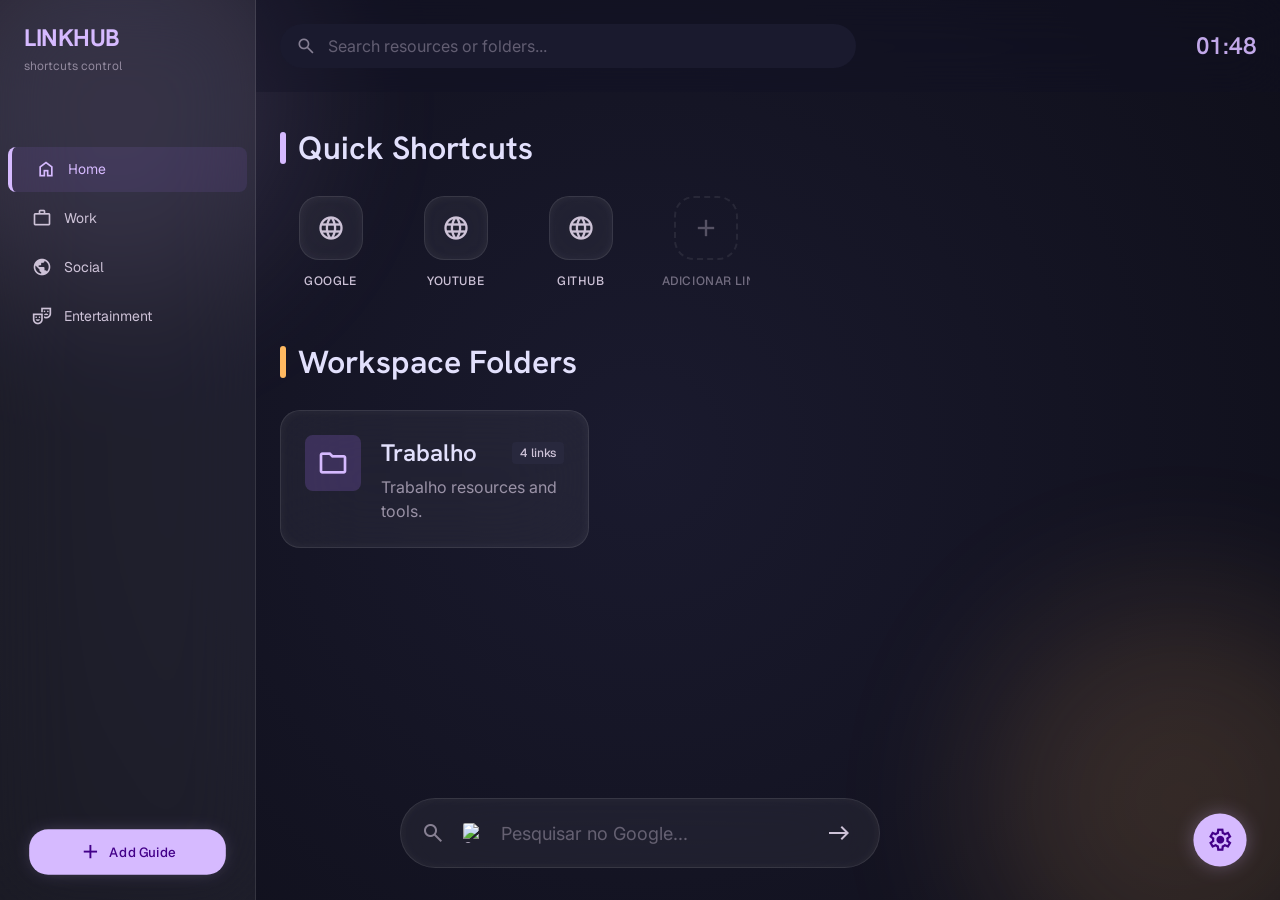
==== commit 342658cc: "new updates" ====
--- a/linkhub/index.html
+++ b/linkhub/index.html
@@ -9,6 +9,11 @@
   <link href="https://fonts.googleapis.com/css2?family=Inter:wght@400;500;600;700&display=swap" rel="stylesheet" />
   <link href="https://fonts.googleapis.com/css2?family=Hanken+Grotesk:wght@400;600;700&display=swap" rel="stylesheet" />
   <link href="https://fonts.googleapis.com/css2?family=Geist:wght@400;500&display=swap" rel="stylesheet" />
+  <link href="https://fonts.googleapis.com/css2?family=Sora:wght@400;600;700;800&display=swap" rel="stylesheet" />
+  <link href="https://fonts.googleapis.com/css2?family=JetBrains+Mono:wght@400;500&display=swap" rel="stylesheet" />
+  <link href="https://fonts.googleapis.com/css2?family=Space+Grotesk:wght@400;500;600;700&display=swap" rel="stylesheet" />
+  <link href="https://fonts.googleapis.com/css2?family=EB+Garamond:wght@400;500;600&display=swap" rel="stylesheet" />
+  <link href="https://fonts.googleapis.com/css2?family=Manrope:wght@400;500;600;700&display=swap" rel="stylesheet" />
   <link href="https://fonts.googleapis.com/css2?family=Material+Symbols+Outlined:opsz,wght,FILL,GRAD@24,400,0,0&display=swap" rel="stylesheet" />
   <link rel="stylesheet" href="css/variables.css" />
   <link rel="stylesheet" href="css/base.css" />
@@ -16,6 +21,12 @@
   <link rel="stylesheet" href="css/components.css" />
   <link rel="stylesheet" href="css/modals.css" />
   <link rel="stylesheet" href="css/edit-mode.css" />
+  <link rel="stylesheet" href="css/theme-obsidian.css" />
+  <link rel="stylesheet" href="css/theme-prism.css" />
+  <link rel="stylesheet" href="css/theme-aurora.css" />
+  <link rel="stylesheet" href="css/theme-terminal.css" />
+  <link rel="stylesheet" href="css/theme-monochrome.css" />
+  <link rel="stylesheet" href="css/theme-sahara.css" />
 </head>
 <body>
   <!-- Atmospheric Blobs -->
@@ -68,7 +79,6 @@
                 <span class="section__accent section__accent--primary"></span>
                 Quick Shortcuts
               </h2>
-              <button type="button" id="edit-grid-btn" class="section__edit-btn">Edit Grid</button>
             </div>
             <div id="shortcut-grid" class="shortcut-grid"></div>
           </div>
@@ -97,68 +107,51 @@
           </div>
         </div>
 
-        <!-- Right Sidebar Widgets -->
-        <div class="content-side">
-          <div class="widget widget--status">
-            <div class="widget__header">
-              <span class="widget__label">SYSTEM STATUS</span>
-              <div class="widget__dot"></div>
-            </div>
-            <div class="widget__body">
-              <div class="metric">
-                <div class="metric__row">
-                  <span>CPU Usage</span>
-                  <span class="metric__value">14%</span>
-                </div>
-                <div class="metric__bar">
-                  <div class="metric__fill" style="width:14%"></div>
-                </div>
-              </div>
-              <div class="metric">
-                <div class="metric__row">
-                  <span>Memory</span>
-                  <span class="metric__value">4.2GB</span>
-                </div>
-                <div class="metric__bar">
-                  <div class="metric__fill" style="width:65%"></div>
-                </div>
-              </div>
-            </div>
-          </div>
-          <div class="widget widget--updates">
-            <h3 class="widget__label">NEON UPDATES</h3>
-            <div class="widget__body">
-              <div class="update-item">
-                <span class="material-symbols-outlined update-item__icon">history</span>
-                <div>
-                  <p class="update-item__title">New Hub Component</p>
-                  <p class="update-item__time">2 hours ago</p>
-                </div>
-              </div>
-              <div class="update-item">
-                <span class="material-symbols-outlined update-item__icon">security</span>
-                <div>
-                  <p class="update-item__title">Security Patch v2.4</p>
-                  <p class="update-item__time">Yesterday</p>
-                </div>
-              </div>
-            </div>
-          </div>
-        </div>
       </div>
     </div>
   </main>
 
-  <!-- Google Web Search -->
+  <!-- Web Search -->
   <div id="web-search-overlay" class="web-search-overlay"></div>
   <div id="web-search-wrap" class="web-search-wrap">
-    <form id="web-search-form" class="web-search-bar" action="https://www.google.com/search" method="GET" target="_top" role="search">
+    <form id="web-search-form" class="web-search-bar" role="search">
       <span class="material-symbols-outlined web-search-icon">search</span>
-      <input id="web-search-input" class="web-search-input" type="text" name="q" placeholder="Pesquisar na web..." autocomplete="off" aria-label="Pesquisar no Google" />
-      <button type="submit" class="web-search-submit" aria-label="Buscar no Google">
-        <span class="material-symbols-outlined">travel_explore</span>
+      <button type="button" id="web-search-engine-btn" class="web-search-engine-btn" title="Motor: Google — Clique para alterar">
+        <img id="web-search-engine-icon" class="web-search-engine-icon" src="https://www.google.com/s2/favicons?domain=google.com&sz=64" alt="Google" />
+      </button>
+      <input id="web-search-input" class="web-search-input" type="text" name="q" placeholder="Pesquisar na web..." autocomplete="off" aria-label="Pesquisar na web" />
+      <button type="submit" class="web-search-submit" aria-label="Buscar">
+        <span class="material-symbols-outlined">east</span>
       </button>
     </form>
+    <div id="web-search-suggestions" class="web-search-suggestions"></div>
+    <div id="web-search-engine-dropdown" class="web-search-engine-dropdown" role="menu">
+    <button type="button" class="web-search-engine-option" data-engine="google" role="menuitem">
+      <img class="web-search-engine-logo" src="https://www.google.com/s2/favicons?domain=google.com&sz=64" alt="Google" />
+      <span>Google</span>
+      <span class="web-search-engine-check">check</span>
+    </button>
+    <button type="button" class="web-search-engine-option" data-engine="bing" role="menuitem">
+      <img class="web-search-engine-logo" src="https://www.google.com/s2/favicons?domain=bing.com&sz=64" alt="Bing" />
+      <span>Bing</span>
+      <span class="web-search-engine-check">check</span>
+    </button>
+    <button type="button" class="web-search-engine-option" data-engine="duckduckgo" role="menuitem">
+      <img class="web-search-engine-logo" src="https://www.google.com/s2/favicons?domain=duckduckgo.com&sz=64" alt="DuckDuckGo" />
+      <span>DuckDuckGo</span>
+      <span class="web-search-engine-check">check</span>
+    </button>
+    <button type="button" class="web-search-engine-option" data-engine="yahoo" role="menuitem">
+      <img class="web-search-engine-logo" src="https://www.google.com/s2/favicons?domain=yahoo.com&sz=64" alt="Yahoo" />
+      <span>Yahoo</span>
+      <span class="web-search-engine-check">check</span>
+    </button>
+    <button type="button" class="web-search-engine-option" data-engine="brave" role="menuitem">
+      <img class="web-search-engine-logo" src="https://www.google.com/s2/favicons?domain=brave.com&sz=64" alt="Brave" />
+      <span>Brave</span>
+      <span class="web-search-engine-check">check</span>
+    </button>
+    </div>
   </div>
 
   <!-- FAB -->
@@ -178,9 +171,10 @@
       <span class="material-symbols-outlined">create_new_folder</span>
       Nova pasta
     </button>
-    <button type="button" id="fab-edit-grid" class="fab-menu__item" role="menuitem">
-      <span class="material-symbols-outlined">edit</span>
-      Editar painel
+    
+    <button type="button" id="fab-settings" class="fab-menu__item" role="menuitem">
+      <span class="material-symbols-outlined">tune</span>
+      Personalizar
     </button>
     <hr class="fab-menu__divider" />
     <button type="button" id="fab-export" class="fab-menu__item" role="menuitem">
@@ -388,6 +382,109 @@
     </div>
   </div>
 
+  <!-- Modal: Configurações -->
+  <div id="modal-settings" class="modal-overlay" role="dialog" aria-modal="true" aria-labelledby="settings-modal-title">
+    <div class="modal-panel glass-panel">
+      <div class="modal-panel__header">
+        <h2 id="settings-modal-title" class="modal-panel__title">Personalizar painel</h2>
+        <p class="modal-panel__subtitle">Configure quais elementos aparecem e onde a barra de navegação fica.</p>
+      </div>
+      <form id="form-settings" class="modal-panel__body">
+        <fieldset class="settings-group">
+          <legend class="settings-group__title">Visibilidade</legend>
+          <label class="settings-toggle">
+            <input type="checkbox" id="settings-clock" checked />
+            <span class="settings-toggle__switch"></span>
+            <span class="settings-toggle__label">Mostrar relógio</span>
+          </label>
+          <label class="settings-toggle">
+            <input type="checkbox" id="settings-search" checked />
+            <span class="settings-toggle__switch"></span>
+            <span class="settings-toggle__label">Mostrar barra de busca</span>
+          </label>
+          <label class="settings-toggle">
+            <input type="checkbox" id="settings-web-search" checked />
+            <span class="settings-toggle__switch"></span>
+            <span class="settings-toggle__label">Mostrar pesquisa web</span>
+          </label>
+        </fieldset>
+
+        <fieldset class="settings-group" id="settings-theme-group">
+          <legend class="settings-group__title">Tema</legend>
+          <div class="settings-positions">
+            <label class="settings-radio">
+              <input type="radio" name="theme" value="ultra-glass-depth" />
+              <span class="material-symbols-outlined">dark_mode</span>
+              <span>Ultra Glass</span>
+            </label>
+            <label class="settings-radio">
+              <input type="radio" name="theme" value="obsidian" />
+              <span class="material-symbols-outlined">nights_stay</span>
+              <span>Obsidian</span>
+            </label>
+            <label class="settings-radio">
+              <input type="radio" name="theme" value="prism" />
+              <span class="material-symbols-outlined">light_mode</span>
+              <span>Prism</span>
+            </label>
+            <label class="settings-radio">
+              <input type="radio" name="theme" value="aurora" />
+              <span class="material-symbols-outlined">auto_awesome</span>
+              <span>Aurora</span>
+            </label>
+            <label class="settings-radio">
+              <input type="radio" name="theme" value="terminal" />
+              <span class="material-symbols-outlined">code</span>
+              <span>Terminal</span>
+            </label>
+            <label class="settings-radio">
+              <input type="radio" name="theme" value="monochrome" />
+              <span class="material-symbols-outlined">contrast</span>
+              <span>Monochrome</span>
+            </label>
+            <label class="settings-radio">
+              <input type="radio" name="theme" value="sahara" />
+              <span class="material-symbols-outlined">sunny</span>
+              <span>Sahara</span>
+            </label>
+          </div>
+        </fieldset>
+
+        <fieldset class="settings-group">
+          <legend class="settings-group__title">Posição da barra de navegação</legend>
+          <div class="settings-positions">
+            <label class="settings-radio">
+              <input type="radio" name="sidebar-pos" value="left" checked />
+              <span class="material-symbols-outlined">chevron_left</span>
+              <span>Esquerda</span>
+            </label>
+            <label class="settings-radio">
+              <input type="radio" name="sidebar-pos" value="right" />
+              <span class="material-symbols-outlined">chevron_right</span>
+              <span>Direita</span>
+            </label>
+            <label class="settings-radio">
+              <input type="radio" name="sidebar-pos" value="top" />
+              <span class="material-symbols-outlined">expand_less</span>
+              <span>Superior</span>
+            </label>
+            <label class="settings-radio">
+              <input type="radio" name="sidebar-pos" value="bottom" />
+              <span class="material-symbols-outlined">expand_more</span>
+              <span>Inferior</span>
+            </label>
+          </div>
+        </fieldset>
+
+        <p id="settings-error" class="form-error" role="alert"></p>
+        <div class="modal-panel__actions">
+          <button type="button" id="settings-cancel" class="btn-ghost">Cancelar</button>
+          <button type="submit" id="settings-submit" class="btn-primary">Salvar</button>
+        </div>
+      </form>
+    </div>
+  </div>
+
   <script src="js/storage.js"></script>
   <script src="js/render.js"></script>
   <script src="js/drag.js"></script>
--- a/linkhub/css/variables.css
+++ b/linkhub/css/variables.css
@@ -93,6 +93,9 @@
 
   /* Effects */
   --shadow-soft: 0 10px 30px rgba(0, 0, 0, 0.4);
+  --header-bg: rgba(17, 17, 37, 0.3);
+  --bg-gradient-start: #1a1a2e;
+  --bg-gradient-end: #0F0F1A;
   --glass-bg: rgba(255, 255, 255, 0.05);
   --glass-border: rgba(255, 255, 255, 0.1);
   --transition-fast: 0.2s ease;
--- a/linkhub/css/base.css
+++ b/linkhub/css/base.css
@@ -16,7 +16,7 @@
   font-size: var(--font-body-md-size);
   line-height: 1.5;
   color: var(--color-on-background);
-  background: radial-gradient(circle at 50% 50%, #1a1a2e 0%, #0F0F1A 100%);
+  background: radial-gradient(circle at 50% 50%, var(--bg-gradient-start) 0%, var(--bg-gradient-end) 100%);
   min-height: 100vh;
   overflow-x: hidden;
 }
--- a/linkhub/css/layout.css
+++ b/linkhub/css/layout.css
@@ -118,6 +118,214 @@
   transform: scale(0.9);
 }
 
+/* ===== Sidebar Positions ===== */
+/* ===== Sidebar: Direita ===== */
+body.sidebar-right .sidebar {
+  left: auto;
+  right: 0;
+  border-right: none;
+  border-left: 1px solid rgba(255, 255, 255, 0.1);
+}
+
+body.sidebar-right .main-content {
+  margin-left: 0;
+  margin-right: var(--sidebar-width);
+}
+
+body.sidebar-right .fab {
+  right: auto;
+  left: var(--spacing-margin-desktop);
+}
+
+body.sidebar-right .fab-menu {
+  right: auto;
+  left: var(--spacing-margin-desktop);
+}
+
+/* ===== Sidebar: Superior ===== */
+body.sidebar-top .sidebar {
+  left: 0;
+  right: 0;
+  top: 0;
+  bottom: auto;
+  width: 100%;
+  height: auto;
+  flex-direction: row;
+  align-items: center;
+  border-right: none;
+  border-bottom: 1px solid rgba(255, 255, 255, 0.1);
+  padding: var(--spacing-sm) var(--spacing-md);
+}
+
+body.sidebar-top .sidebar__brand {
+  display: flex;
+  align-items: center;
+  gap: var(--spacing-sm);
+  margin-bottom: 0;
+  padding: 0;
+  flex-shrink: 0;
+}
+
+body.sidebar-top .sidebar__title {
+  font-size: var(--font-headline-md-size);
+  margin-bottom: 0;
+}
+
+body.sidebar-top .sidebar__subtitle {
+  display: none;
+}
+
+body.sidebar-top .sidebar__nav {
+  flex-direction: row;
+  align-items: center;
+  padding: 0 var(--spacing-md);
+  flex-grow: 1;
+  overflow-x: auto;
+}
+
+body.sidebar-top .sidebar__link {
+  white-space: nowrap;
+  flex-shrink: 0;
+}
+
+body.sidebar-top .sidebar__link.is-active {
+  border-left: none;
+  border-bottom: 4px solid var(--color-primary);
+}
+
+body.sidebar-top .sidebar__footer {
+  padding: 0;
+  margin-top: 0;
+  flex-shrink: 0;
+}
+
+body.sidebar-top .sidebar__btn-add {
+  width: auto;
+  padding: var(--spacing-xs) var(--spacing-sm);
+}
+
+body.sidebar-top {
+  padding-top: 60px;
+}
+
+body.sidebar-top .main-content {
+  margin-left: 0;
+}
+
+body.sidebar-top .main-header {
+  top: 60px;
+}
+
+body.sidebar-top .fab,
+body.sidebar-top .fab-menu {
+  z-index: 55;
+}
+
+/* ===== Sidebar: Inferior ===== */
+body.sidebar-bottom .sidebar {
+  left: 0;
+  right: 0;
+  top: auto;
+  bottom: 0;
+  width: 100%;
+  height: auto;
+  flex-direction: row;
+  align-items: center;
+  border-right: none;
+  border-top: 1px solid rgba(255, 255, 255, 0.1);
+  padding: var(--spacing-sm) var(--spacing-md);
+}
+
+body.sidebar-bottom .sidebar__brand {
+  display: flex;
+  align-items: center;
+  gap: var(--spacing-sm);
+  margin-bottom: 0;
+  padding: 0;
+  flex-shrink: 0;
+}
+
+body.sidebar-bottom .sidebar__title {
+  font-size: var(--font-headline-md-size);
+  margin-bottom: 0;
+}
+
+body.sidebar-bottom .sidebar__subtitle {
+  display: none;
+}
+
+body.sidebar-bottom .sidebar__nav {
+  flex-direction: row;
+  align-items: center;
+  padding: 0 var(--spacing-md);
+  flex-grow: 1;
+  overflow-x: auto;
+}
+
+body.sidebar-bottom .sidebar__link {
+  white-space: nowrap;
+  flex-shrink: 0;
+}
+
+body.sidebar-bottom .sidebar__link.is-active {
+  border-left: none;
+  border-bottom: 4px solid var(--color-primary);
+}
+
+body.sidebar-bottom .sidebar__footer {
+  padding: 0;
+  margin-top: 0;
+  flex-shrink: 0;
+}
+
+body.sidebar-bottom .sidebar__btn-add {
+  width: auto;
+  padding: var(--spacing-xs) var(--spacing-sm);
+}
+
+body.sidebar-bottom {
+  padding-bottom: 60px;
+}
+
+body.sidebar-bottom .main-content {
+  margin-left: 0;
+}
+
+body.sidebar-bottom .fab {
+  bottom: calc(var(--spacing-margin-desktop) + 60px);
+}
+
+body.sidebar-bottom .fab-menu {
+  bottom: calc(4rem + var(--spacing-margin-desktop) + 60px);
+}
+
+body.sidebar-bottom .web-search-wrap {
+  transform: translate(-50%, calc(-100% - 2rem - 60px));
+  transition: top 0.5s cubic-bezier(0.16, 1, 0.3, 1),
+              transform 0.5s cubic-bezier(0.16, 1, 0.3, 1),
+              width 0.5s cubic-bezier(0.16, 1, 0.3, 1);
+}
+
+body.sidebar-bottom .web-search-wrap.is-expanded {
+  top: 50%;
+  transform: translate(-50%, -50%);
+}
+
+/* ===== Visibility Toggles ===== */
+body.hide-clock .main-header__clock {
+  display: none;
+}
+
+body.hide-search .search-wrap {
+  display: none;
+}
+
+body.hide-web-search .web-search-wrap,
+body.hide-web-search .web-search-overlay,
+body.hide-web-search .web-search-engine-dropdown {
+  display: none !important;
+}
+
 /* ===== Main Content ===== */
 .main-content {
   margin-left: var(--sidebar-width);
@@ -134,7 +342,7 @@
   align-items: center;
   width: 100%;
   padding: var(--spacing-md) var(--spacing-gutter);
-  background: rgba(17, 17, 37, 0.3);
+  background: var(--header-bg);
   backdrop-filter: blur(24px);
   -webkit-backdrop-filter: blur(24px);
   position: sticky;
@@ -215,15 +423,7 @@
 }
 
 .content-grid {
-  display: grid;
-  grid-template-columns: 1fr;
-  gap: var(--spacing-gutter);
-}
-
-@media (min-width: 1024px) {
-  .content-grid {
-    grid-template-columns: 1fr 280px;
-  }
+  display: block;
 }
 
 /* ===== Sections ===== */
@@ -291,6 +491,19 @@
   display: none;
 }
 
+body.edit-mode.sidebar-top {
+  padding-top: 0;
+}
+
+body.edit-mode.sidebar-bottom {
+  padding-bottom: 0;
+}
+
+body.edit-mode.sidebar-right .fab,
+body.edit-mode.sidebar-right .fab-menu {
+  display: none;
+}
+
 .edit-header {
   display: none;
   text-align: center;
--- a/linkhub/css/components.css
+++ b/linkhub/css/components.css
@@ -250,112 +250,6 @@
   color: var(--color-on-surface-variant);
   opacity: 0.7;
   margin-top: var(--spacing-xs);
-}
-
-/* ===== Widgets ===== */
-.widget {
-  background: rgba(255, 255, 255, 0.05);
-  backdrop-filter: blur(40px);
-  -webkit-backdrop-filter: blur(40px);
-  border: 1px solid rgba(255, 255, 255, 0.1);
-  border-radius: var(--radius-xl);
-  padding: var(--spacing-md);
-}
-
-.widget--updates:hover {
-  border-color: rgba(214, 186, 255, 0.3);
-  transition: border-color var(--transition-fast);
-}
-
-.widget__header {
-  display: flex;
-  align-items: center;
-  justify-content: space-between;
-  margin-bottom: var(--spacing-sm);
-}
-
-.widget__label {
-  font-family: var(--font-label-md);
-  font-size: var(--font-label-md-size);
-  font-weight: 500;
-  color: var(--color-primary);
-  letter-spacing: 0.02em;
-}
-
-.widget__dot {
-  width: 8px;
-  height: 8px;
-  border-radius: var(--radius-full);
-  background: var(--color-primary);
-  animation: pulse 2s ease-in-out infinite;
-}
-
-@keyframes pulse {
-  0%, 100% { opacity: 1; }
-  50% { opacity: 0.4; }
-}
-
-.widget__body {
-  display: flex;
-  flex-direction: column;
-  gap: var(--spacing-sm);
-}
-
-.metric {
-  display: flex;
-  flex-direction: column;
-  gap: var(--spacing-xs);
-}
-
-.metric__row {
-  display: flex;
-  justify-content: space-between;
-  color: var(--color-on-surface-variant);
-}
-
-.metric__value {
-  font-family: var(--font-label-md);
-  font-size: var(--font-label-md-size);
-  font-weight: 500;
-  color: var(--color-on-surface);
-}
-
-.metric__bar {
-  width: 100%;
-  height: 6px;
-  background: var(--color-surface-container-high);
-  border-radius: var(--radius-full);
-  overflow: hidden;
-}
-
-.metric__fill {
-  height: 100%;
-  background: var(--color-primary);
-  border-radius: var(--radius-full);
-}
-
-.update-item {
-  display: flex;
-  gap: var(--spacing-sm);
-  align-items: flex-start;
-}
-
-.update-item__icon {
-  color: var(--color-primary);
-  font-size: 1.25rem;
-}
-
-.update-item__title {
-  color: var(--color-on-surface);
-  font-family: var(--font-label-md);
-  font-size: var(--font-label-md-size);
-  font-weight: 500;
-}
-
-.update-item__time {
-  color: var(--color-on-surface-variant);
-  font-family: var(--font-label-sm);
-  font-size: var(--font-label-sm-size);
 }
 
 /* ===== FAB ===== */
@@ -749,6 +643,118 @@
   color: var(--color-on-surface-variant);
   font-size: 1.25rem;
   pointer-events: none;
+}
+
+/* ===== Settings Modal ===== */
+.settings-group {
+  border: none;
+  padding: 0;
+  margin: 0;
+}
+
+.settings-group + .settings-group {
+  margin-top: 1.5rem;
+  padding-top: 1.5rem;
+  border-top: 1px solid rgba(255, 255, 255, 0.06);
+}
+
+.settings-group__title {
+  font-family: var(--font-label-sm);
+  font-size: var(--font-label-sm-size);
+  font-weight: 600;
+  text-transform: uppercase;
+  letter-spacing: 0.08em;
+  color: var(--color-primary);
+  margin-bottom: 1rem;
+  opacity: 0.8;
+}
+
+.settings-toggle {
+  display: flex;
+  align-items: center;
+  gap: 0.75rem;
+  padding: 0.5rem 0;
+  cursor: pointer;
+}
+
+.settings-toggle input {
+  display: none;
+}
+
+.settings-toggle__switch {
+  position: relative;
+  width: 2.25rem;
+  height: 1.25rem;
+  background: var(--color-surface-container-high);
+  border-radius: var(--radius-full);
+  transition: background 0.2s;
+  flex-shrink: 0;
+}
+
+.settings-toggle__switch::after {
+  content: "";
+  position: absolute;
+  top: 2px;
+  left: 2px;
+  width: 1rem;
+  height: 1rem;
+  background: var(--color-on-surface-variant);
+  border-radius: 50%;
+  transition: transform 0.2s, background 0.2s;
+}
+
+.settings-toggle input:checked + .settings-toggle__switch {
+  background: var(--color-primary-container);
+}
+
+.settings-toggle input:checked + .settings-toggle__switch::after {
+  transform: translateX(1rem);
+  background: var(--color-primary);
+}
+
+.settings-toggle__label {
+  font-family: var(--font-body-md);
+  font-size: var(--font-body-md-size);
+  color: var(--color-on-surface);
+}
+
+.settings-positions {
+  display: grid;
+  grid-template-columns: repeat(2, 1fr);
+  gap: 0.5rem;
+}
+
+.settings-radio {
+  display: flex;
+  align-items: center;
+  gap: 0.5rem;
+  padding: 0.625rem 0.75rem;
+  background: var(--color-surface-container-lowest);
+  border: 1px solid var(--color-outline-variant);
+  border-radius: var(--radius-xl);
+  cursor: pointer;
+  transition: border-color 0.2s, background 0.2s;
+  font-family: var(--font-label-md);
+  font-size: var(--font-label-md-size);
+  color: var(--color-on-surface-variant);
+}
+
+.settings-radio:hover {
+  border-color: var(--color-primary);
+}
+
+.settings-radio input {
+  display: none;
+}
+
+.settings-radio:has(input:checked) {
+  border-color: var(--color-primary);
+  background: rgba(214, 186, 255, 0.1);
+  color: var(--color-primary);
+}
+
+.settings-radio .material-symbols-outlined {
+  font-size: 1.25rem;
 }
 
 /* ===== Search Results ===== */
@@ -894,6 +900,234 @@
 }
 
 body.edit-mode .web-search-overlay,
-body.edit-mode .web-search-wrap {
+body.edit-mode .web-search-wrap,
+body.edit-mode .web-search-engine-dropdown {
   display: none;
 }
+
+/* ===== Search Engine Switcher Button ===== */
+.web-search-engine-btn {
+  display: flex;
+  align-items: center;
+  justify-content: center;
+  width: 2rem;
+  height: 2rem;
+  border-radius: var(--radius-full);
+  color: var(--color-on-surface-variant);
+  background: transparent;
+  border: none;
+  cursor: pointer;
+  flex-shrink: 0;
+  transition: background 0.3s, color 0.3s;
+  position: relative;
+}
+
+.web-search-engine-btn:hover {
+  background: rgba(255, 255, 255, 0.08);
+  color: var(--color-on-surface);
+}
+
+.is-expanded .web-search-engine-btn {
+  color: var(--color-primary);
+}
+
+.web-search-engine-icon {
+  width: 1.25rem;
+  height: 1.25rem;
+  border-radius: 2px;
+  object-fit: contain;
+}
+
+.is-expanded .web-search-engine-icon {
+  filter: brightness(1.1);
+}
+
+/* ===== Search Engine Dropdown ===== */
+.web-search-engine-dropdown {
+  position: absolute;
+  bottom: calc(100% + 0.5rem);
+  left: 0.5rem;
+  z-index: 96;
+  min-width: 11rem;
+  padding: 0.375rem;
+  background: rgba(30, 30, 50, 0.95);
+  backdrop-filter: blur(40px);
+  -webkit-backdrop-filter: blur(40px);
+  border: 1px solid rgba(255, 255, 255, 0.1);
+  border-radius: var(--radius-xl);
+  box-shadow: 0 8px 32px rgba(0, 0, 0, 0.5);
+  opacity: 0;
+  visibility: hidden;
+  transform: translateY(-4px) scale(0.97);
+  transform-origin: bottom left;
+  transition: opacity 0.2s, visibility 0.2s, transform 0.2s;
+}
+
+.web-search-wrap.is-expanded .web-search-engine-dropdown {
+  bottom: auto;
+  top: calc(100% + 0.5rem);
+  left: 2.5rem;
+  transform-origin: top left;
+}
+
+.web-search-engine-dropdown.is-open {
+  opacity: 1;
+  visibility: visible;
+  transform: translateY(0) scale(1);
+}
+
+.web-search-engine-option {
+  display: flex;
+  align-items: center;
+  gap: 0.625rem;
+  width: 100%;
+  padding: 0.5rem 0.75rem;
+  border-radius: var(--radius-md);
+  font-family: var(--font-label-md);
+  font-size: var(--font-label-md-size);
+  color: var(--color-on-surface);
+  text-align: left;
+  transition: background 0.15s;
+}
+
+.web-search-engine-option:hover {
+  background: rgba(255, 255, 255, 0.08);
+}
+
+.web-search-engine-logo {
+  width: 1.125rem;
+  height: 1.125rem;
+  border-radius: 2px;
+  object-fit: contain;
+  flex-shrink: 0;
+}
+
+.web-search-engine-check {
+  margin-left: auto;
+  font-size: 1rem;
+  color: var(--color-primary);
+  font-family: "Material Symbols Outlined";
+  opacity: 0;
+  transition: opacity 0.15s;
+}
+
+.web-search-engine-option.is-selected .web-search-engine-check {
+  opacity: 1;
+}
+
+/* ===== Web Search Suggestions ===== */
+.web-search-suggestions {
+  position: absolute;
+  top: calc(100% + 0.5rem);
+  left: 0;
+  right: 0;
+  z-index: 96;
+  max-height: 320px;
+  overflow-y: auto;
+  padding: 0.375rem;
+  background: rgba(30, 30, 50, 0.95);
+  backdrop-filter: blur(40px);
+  -webkit-backdrop-filter: blur(40px);
+  border: 1px solid rgba(255, 255, 255, 0.1);
+  border-radius: var(--radius-xl);
+  box-shadow: 0 8px 32px rgba(0, 0, 0, 0.5);
+  opacity: 0;
+  visibility: hidden;
+  transform: translateY(-4px) scale(0.97);
+  transform-origin: top center;
+  transition: opacity 0.2s, visibility 0.2s, transform 0.2s;
+}
+
+.web-search-suggestions.is-open {
+  opacity: 1;
+  visibility: visible;
+  transform: translateY(0) scale(1);
+}
+
+.web-search-suggestion {
+  display: flex;
+  align-items: center;
+  gap: 0.75rem;
+  width: 100%;
+  padding: 0.5rem 0.75rem;
+  border-radius: var(--radius-md);
+  font-family: var(--font-body-md);
+  font-size: var(--font-body-md-size);
+  color: var(--color-on-surface);
+  text-align: left;
+  cursor: pointer;
+  transition: background 0.15s;
+}
+
+.web-search-suggestion:hover,
+.web-search-suggestion.is-highlighted {
+  background: rgba(255, 255, 255, 0.08);
+}
+
+.web-search-suggestion .material-symbols-outlined {
+  font-size: 1.125rem;
+  color: var(--color-on-surface-variant);
+  flex-shrink: 0;
+}
+
+.web-search-suggestion__text {
+  flex: 1;
+  min-width: 0;
+  overflow: hidden;
+  text-overflow: ellipsis;
+  white-space: nowrap;
+}
+
+.web-search-suggestion__badge {
+  font-family: var(--font-label-sm);
+  font-size: 10px;
+  font-weight: 600;
+  color: var(--color-primary);
+  background: rgba(214, 186, 255, 0.1);
+  padding: 1px 6px;
+  border-radius: var(--radius-full);
+  flex-shrink: 0;
+  text-transform: uppercase;
+}
+
+.web-search-suggestion--recent .material-symbols-outlined {
+  color: var(--color-tertiary);
+}
+
+.web-search-suggestion--link .material-symbols-outlined {
+  color: var(--color-primary);
+}
+
+.web-search-suggestions__header {
+  display: flex;
+  align-items: center;
+  gap: 0.5rem;
+  padding: 0.5rem 0.75rem 0.25rem;
+  font-family: var(--font-label-sm);
+  font-size: 10px;
+  font-weight: 600;
+  color: var(--color-on-surface-variant);
+  text-transform: uppercase;
+  letter-spacing: 0.08em;
+  opacity: 0.6;
+}
+
+.web-search-suggestions__divider {
+  border: none;
+  border-top: 1px solid rgba(255, 255, 255, 0.06);
+  margin: 0.25rem 0;
+}
+
+/* scrollbar for suggestions */
+.web-search-suggestions::-webkit-scrollbar {
+  width: 4px;
+}
+
+.web-search-suggestions::-webkit-scrollbar-track {
+  background: transparent;
+}
+
+.web-search-suggestions::-webkit-scrollbar-thumb {
+  background: rgba(255, 255, 255, 0.1);
+  border-radius: var(--radius-full);
+}
--- a/linkhub/css/theme-obsidian.css
+++ b/linkhub/css/theme-obsidian.css
@@ -0,0 +1,74 @@
+[data-theme="obsidian"] {
+  --color-background: #131313;
+  --color-on-background: #e2e2e2;
+  --color-surface: #131313;
+  --color-surface-dim: #131313;
+  --color-surface-bright: #393939;
+  --color-surface-container-lowest: #0e0e0e;
+  --color-surface-container-low: #1b1b1b;
+  --color-surface-container: #1f1f1f;
+  --color-surface-container-high: #2a2a2a;
+  --color-surface-container-highest: #353535;
+  --color-surface-variant: #353535;
+  --color-on-surface: #e2e2e2;
+  --color-on-surface-variant: #d4c0d7;
+
+  --color-primary: #ebb2ff;
+  --color-primary-container: #bc13fe;
+  --color-on-primary: #520072;
+  --color-on-primary-container: #ffffff;
+  --color-primary-fixed: #f8d8ff;
+  --color-primary-fixed-dim: #ebb2ff;
+  --color-inverse-primary: #9800d0;
+
+  --color-secondary: #dcfdff;
+  --color-secondary-container: #00f1fd;
+  --color-on-secondary: #00373a;
+  --color-on-secondary-container: #006a6f;
+  --color-secondary-fixed: #6ff6ff;
+  --color-secondary-fixed-dim: #00dce6;
+
+  --color-tertiary: #ffb2b8;
+  --color-tertiary-container: #ec004e;
+  --color-on-tertiary: #67001d;
+  --color-on-tertiary-container: #140002;
+  --color-tertiary-fixed: #ffdadb;
+  --color-tertiary-fixed-dim: #ffb2b8;
+
+  --color-outline: #9d8ba0;
+  --color-outline-variant: #504254;
+
+  --color-error: #ffb4ab;
+  --color-error-container: #93000a;
+  --color-on-error: #690005;
+  --color-on-error-container: #ffdad6;
+
+  --color-inverse-surface: #e2e2e2;
+  --color-surface-tint: #ebb2ff;
+
+  --font-display-lg: "Hanken Grotesk", system-ui, sans-serif;
+  --font-headline-lg: "Hanken Grotesk", system-ui, sans-serif;
+  --font-headline-md: "Hanken Grotesk", system-ui, sans-serif;
+  --font-body-lg: "Hanken Grotesk", system-ui, sans-serif;
+  --font-body-md: "Hanken Grotesk", system-ui, sans-serif;
+  --font-label-md: "Hanken Grotesk", system-ui, sans-serif;
+  --font-label-sm: "Hanken Grotesk", system-ui, sans-serif;
+  --font-family: "Hanken Grotesk", system-ui, sans-serif;
+
+  --font-display-lg-size: 48px;
+  --font-headline-lg-size: 32px;
+  --font-headline-md-size: 24px;
+  --font-body-lg-size: 16px;
+  --font-body-md-size: 14px;
+  --font-label-md-size: 12px;
+  --font-label-sm-size: 12px;
+
+  --spacing-margin-desktop: 64px;
+
+  --header-bg: rgba(19, 19, 19, 0.3);
+  --bg-gradient-start: #1b1b1b;
+  --bg-gradient-end: #131313;
+  --neon-glow-primary: 0 0 20px -5px rgba(235, 178, 255, 0.3);
+  --neon-glow-tertiary: 0 0 20px -5px rgba(255, 178, 184, 0.3);
+  --neon-glow-error: 0 0 20px -5px rgba(255, 180, 171, 0.3);
+}
--- a/linkhub/css/theme-prism.css
+++ b/linkhub/css/theme-prism.css
@@ -0,0 +1,193 @@
+[data-theme="prism"] {
+  --color-background: #f7f9fb;
+  --color-on-background: #191c1e;
+  --color-surface: #f7f9fb;
+  --color-surface-dim: #d8dadc;
+  --color-surface-bright: #f7f9fb;
+  --color-surface-container-lowest: #ffffff;
+  --color-surface-container-low: #f2f4f6;
+  --color-surface-container: #eceef0;
+  --color-surface-container-high: #e6e8ea;
+  --color-surface-container-highest: #e0e3e5;
+  --color-surface-variant: #e0e3e5;
+  --color-on-surface: #191c1e;
+  --color-on-surface-variant: #434751;
+
+  --color-primary: #325ca9;
+  --color-primary-container: #7ca3f5;
+  --color-on-primary: #ffffff;
+  --color-on-primary-container: #00377d;
+  --color-primary-fixed: #d8e2ff;
+  --color-primary-fixed-dim: #aec6ff;
+  --color-inverse-primary: #aec6ff;
+
+  --color-secondary: #575e72;
+  --color-secondary-container: #dbe2fa;
+  --color-on-secondary: #ffffff;
+  --color-on-secondary-container: #5d6478;
+  --color-secondary-fixed: #dbe2fa;
+  --color-secondary-fixed-dim: #bfc6dd;
+
+  --color-tertiary: #5a5f62;
+  --color-tertiary-container: #a0a5a9;
+  --color-on-tertiary: #ffffff;
+  --color-on-tertiary-container: #363b3e;
+  --color-tertiary-fixed: #dfe3e7;
+  --color-tertiary-fixed-dim: #c3c7cb;
+
+  --color-outline: #737782;
+  --color-outline-variant: #c3c6d3;
+
+  --color-error: #ba1a1a;
+  --color-error-container: #ffdad6;
+  --color-on-error: #ffffff;
+  --color-on-error-container: #93000a;
+
+  --color-inverse-surface: #2d3133;
+  --color-surface-tint: #325ca9;
+
+  --font-display-lg: "Hanken Grotesk", system-ui, sans-serif;
+  --font-headline-lg: "Hanken Grotesk", system-ui, sans-serif;
+  --font-headline-md: "Hanken Grotesk", system-ui, sans-serif;
+  --font-body-lg: "Hanken Grotesk", system-ui, sans-serif;
+  --font-body-md: "Hanken Grotesk", system-ui, sans-serif;
+  --font-label-md: "Hanken Grotesk", system-ui, sans-serif;
+  --font-label-sm: "Hanken Grotesk", system-ui, sans-serif;
+  --font-family: "Hanken Grotesk", system-ui, sans-serif;
+
+  --font-display-lg-size: 48px;
+  --font-headline-lg-size: 32px;
+  --font-headline-md-size: 24px;
+  --font-body-lg-size: 18px;
+  --font-body-md-size: 16px;
+  --font-label-md-size: 14px;
+  --font-label-sm-size: 13px;
+
+  --bg-gradient-start: #f7f9fb;
+  --bg-gradient-end: #f7f9fb;
+  --neon-glow-primary: none;
+  --neon-glow-tertiary: none;
+  --neon-glow-error: none;
+}
+
+[data-theme="prism"] .sidebar {
+  background: rgba(255, 255, 255, 0.75);
+  border-right: 1px solid rgba(0, 0, 0, 0.08);
+}
+
+[data-theme="prism"] .sidebar__link:hover {
+  background: rgba(0, 0, 0, 0.05);
+}
+
+[data-theme="prism"] .sidebar__link.is-active {
+  background: rgba(50, 92, 169, 0.1);
+}
+
+[data-theme="prism"] .main-header {
+  background: rgba(247, 249, 251, 0.85);
+}
+
+[data-theme="prism"] .shortcut-item__icon-wrap {
+  background: rgba(255, 255, 255, 0.5);
+  border: 1px solid rgba(0, 0, 0, 0.08);
+  box-shadow: none;
+}
+
+[data-theme="prism"] .folder-card {
+  background: rgba(255, 255, 255, 0.6);
+  border: 1px solid rgba(0, 0, 0, 0.08);
+  box-shadow: none;
+}
+
+[data-theme="prism"] .fab {
+  box-shadow: 0 0 20px rgba(50, 92, 169, 0.2);
+}
+
+[data-theme="prism"] .fab-menu {
+  background: rgba(255, 255, 255, 0.85);
+  border: 1px solid rgba(0, 0, 0, 0.08);
+  box-shadow: 0 8px 32px rgba(0, 0, 0, 0.1);
+}
+
+[data-theme="prism"] .fab-menu__item:hover {
+  background: rgba(0, 0, 0, 0.05);
+}
+
+[data-theme="prism"] .fab-menu__divider {
+  border-top: 1px solid rgba(0, 0, 0, 0.08);
+}
+
+[data-theme="prism"] .glass-panel {
+  background: rgba(255, 255, 255, 0.5);
+  border: 1px solid rgba(0, 0, 0, 0.08);
+  box-shadow: none;
+}
+
+[data-theme="prism"] .modal-panel {
+  background: rgba(247, 249, 251, 0.96);
+  border: 1px solid rgba(0, 0, 0, 0.1);
+  box-shadow: 0 2rem 6rem rgba(0, 0, 0, 0.15);
+}
+
+[data-theme="prism"] .modal-panel__footer-item {
+  border-right: 1px solid rgba(0, 0, 0, 0.06);
+}
+
+[data-theme="prism"] .form-input {
+  background: rgba(255, 255, 255, 0.6);
+  border: 1px solid rgba(0, 0, 0, 0.1);
+}
+
+[data-theme="prism"] .preview-row {
+  background: rgba(255, 255, 255, 0.5);
+  border: 1px solid rgba(0, 0, 0, 0.08);
+}
+
+[data-theme="prism"] .settings-radio {
+  background: rgba(255, 255, 255, 0.5);
+  border-color: rgba(0, 0, 0, 0.1);
+}
+
+[data-theme="prism"] .web-search-bar {
+  background: rgba(255, 255, 255, 0.7);
+  border: 1px solid rgba(0, 0, 0, 0.08);
+  box-shadow: 0 8px 32px rgba(0, 0, 0, 0.08);
+}
+
+[data-theme="prism"] .web-search-engine-dropdown,
+[data-theme="prism"] .web-search-suggestions {
+  background: rgba(255, 255, 255, 0.95);
+  border: 1px solid rgba(0, 0, 0, 0.08);
+}
+
+[data-theme="prism"] .web-search-engine-option:hover,
+[data-theme="prism"] .web-search-suggestion:hover {
+  background: rgba(0, 0, 0, 0.05);
+}
+
+[data-theme="prism"] .context-menu {
+  background: rgba(255, 255, 255, 0.92);
+  border: 1px solid rgba(0, 0, 0, 0.08);
+}
+
+[data-theme="prism"] .context-menu__item:hover {
+  background: rgba(0, 0, 0, 0.05);
+}
+
+[data-theme="prism"] .shortcut-item__remove {
+  box-shadow: 0 4px 12px rgba(0, 0, 0, 0.15);
+}
+
+[data-theme="prism"] .btn-ghost:hover {
+  background: rgba(0, 0, 0, 0.05);
+}
+
+[data-theme="prism"] .settings-group + .settings-group {
+  border-top: 1px solid rgba(0, 0, 0, 0.06);
+}
+
+[data-theme="prism"] .modal-preview-box {
+  border: 1px solid rgba(0, 0, 0, 0.06);
+}
+
+
--- a/linkhub/css/theme-aurora.css
+++ b/linkhub/css/theme-aurora.css
@@ -0,0 +1,67 @@
+[data-theme="aurora"] {
+  --color-background: #10131a;
+  --color-on-background: #e1e2eb;
+  --color-surface: #10131a;
+  --color-surface-dim: #10131a;
+  --color-surface-bright: #363940;
+  --color-surface-container-lowest: #0b0e14;
+  --color-surface-container-low: #191c22;
+  --color-surface-container: #1d2026;
+  --color-surface-container-high: #272a31;
+  --color-surface-container-highest: #32353c;
+  --color-surface-variant: #32353c;
+  --color-on-surface: #e1e2eb;
+  --color-on-surface-variant: #b9cacb;
+
+  --color-primary: #e1fdff;
+  --color-primary-container: #00f2ff;
+  --color-on-primary: #00363a;
+  --color-on-primary-container: #006a71;
+  --color-primary-fixed: #74f5ff;
+  --color-primary-fixed-dim: #00dbe7;
+  --color-inverse-primary: #00696f;
+
+  --color-secondary: #d1bcff;
+  --color-secondary-container: #7000ff;
+  --color-on-secondary: #3c0090;
+  --color-on-secondary-container: #ddcdff;
+  --color-secondary-fixed: #e9ddff;
+  --color-secondary-fixed-dim: #d1bcff;
+
+  --color-tertiary: #fff5f8;
+  --color-tertiary-container: #ffcdea;
+  --color-on-tertiary: #5f004e;
+  --color-on-tertiary-container: #b20095;
+  --color-tertiary-fixed: #ffd8ee;
+  --color-tertiary-fixed-dim: #ffade2;
+
+  --color-outline: #849495;
+  --color-outline-variant: #3a494b;
+
+  --color-error: #ffb4ab;
+  --color-error-container: #93000a;
+  --color-on-error: #690005;
+  --color-on-error-container: #ffdad6;
+
+  --color-inverse-surface: #e1e2eb;
+  --color-surface-tint: #00dbe7;
+
+  --font-display-lg: "Sora", system-ui, sans-serif;
+  --font-headline-lg: "Sora", system-ui, sans-serif;
+  --font-headline-md: "Sora", system-ui, sans-serif;
+  --font-body-lg: "Hanken Grotesk", system-ui, sans-serif;
+  --font-body-md: "Hanken Grotesk", system-ui, sans-serif;
+  --font-label-md: "JetBrains Mono", monospace, system-ui;
+  --font-label-sm: "JetBrains Mono", monospace, system-ui;
+  --font-family: "Hanken Grotesk", system-ui, sans-serif;
+
+  --spacing-margin-desktop: 64px;
+
+  --header-bg: rgba(16, 19, 26, 0.3);
+  --bg-gradient-start: #191c22;
+  --bg-gradient-end: #10131a;
+
+  --neon-glow-primary: 0 0 20px -5px rgba(0, 219, 231, 0.3);
+  --neon-glow-tertiary: 0 0 20px -5px rgba(255, 245, 248, 0.3);
+  --neon-glow-error: 0 0 20px -5px rgba(255, 180, 171, 0.3);
+}
--- a/linkhub/css/theme-terminal.css
+++ b/linkhub/css/theme-terminal.css
@@ -0,0 +1,67 @@
+[data-theme="terminal"] {
+  --color-background: #111318;
+  --color-on-background: #e2e2e8;
+  --color-surface: #111318;
+  --color-surface-dim: #111318;
+  --color-surface-bright: #37393e;
+  --color-surface-container-lowest: #0c0e12;
+  --color-surface-container-low: #1a1c20;
+  --color-surface-container: #1e2024;
+  --color-surface-container-high: #282a2e;
+  --color-surface-container-highest: #333539;
+  --color-surface-variant: #333539;
+  --color-on-surface: #e2e2e8;
+  --color-on-surface-variant: #b9cacb;
+
+  --color-primary: #dbfcff;
+  --color-primary-container: #00f0ff;
+  --color-on-primary: #00363a;
+  --color-on-primary-container: #006970;
+  --color-primary-fixed: #7df4ff;
+  --color-primary-fixed-dim: #00dbe9;
+  --color-inverse-primary: #006970;
+
+  --color-secondary: #d1bcff;
+  --color-secondary-container: #7000ff;
+  --color-on-secondary: #3c0090;
+  --color-on-secondary-container: #ddcdff;
+  --color-secondary-fixed: #e9ddff;
+  --color-secondary-fixed-dim: #d1bcff;
+
+  --color-tertiary: #fff3f3;
+  --color-tertiary-container: #ffcdd0;
+  --color-on-tertiary: #67001d;
+  --color-on-tertiary-container: #be003d;
+  --color-tertiary-fixed: #ffdadb;
+  --color-tertiary-fixed-dim: #ffb2b8;
+
+  --color-outline: #849495;
+  --color-outline-variant: #3b494b;
+
+  --color-error: #ffb4ab;
+  --color-error-container: #93000a;
+  --color-on-error: #690005;
+  --color-on-error-container: #ffdad6;
+
+  --color-inverse-surface: #e2e2e8;
+  --color-surface-tint: #00dbe9;
+
+  --font-display-lg: "Space Grotesk", system-ui, sans-serif;
+  --font-headline-lg: "Space Grotesk", system-ui, sans-serif;
+  --font-headline-md: "Space Grotesk", system-ui, sans-serif;
+  --font-body-lg: "Geist", system-ui, sans-serif;
+  --font-body-md: "Geist", system-ui, sans-serif;
+  --font-label-md: "JetBrains Mono", monospace, system-ui;
+  --font-label-sm: "JetBrains Mono", monospace, system-ui;
+  --font-family: "Geist", system-ui, sans-serif;
+
+  --spacing-margin-desktop: 40px;
+
+  --header-bg: rgba(17, 19, 24, 0.3);
+  --bg-gradient-start: #1a1c20;
+  --bg-gradient-end: #111318;
+
+  --neon-glow-primary: 0 0 20px -5px rgba(0, 219, 233, 0.3);
+  --neon-glow-tertiary: 0 0 20px -5px rgba(255, 243, 243, 0.3);
+  --neon-glow-error: 0 0 20px -5px rgba(255, 180, 171, 0.3);
+}
--- a/linkhub/css/theme-monochrome.css
+++ b/linkhub/css/theme-monochrome.css
@@ -0,0 +1,67 @@
+[data-theme="monochrome"] {
+  --color-background: #131313;
+  --color-on-background: #e5e2e1;
+  --color-surface: #131313;
+  --color-surface-dim: #131313;
+  --color-surface-bright: #3a3939;
+  --color-surface-container-lowest: #0e0e0e;
+  --color-surface-container-low: #1c1b1b;
+  --color-surface-container: #201f1f;
+  --color-surface-container-high: #2a2a2a;
+  --color-surface-container-highest: #353534;
+  --color-surface-variant: #353534;
+  --color-on-surface: #e5e2e1;
+  --color-on-surface-variant: #c4c7c8;
+
+  --color-primary: #ffffff;
+  --color-primary-container: #e2e2e2;
+  --color-on-primary: #2f3131;
+  --color-on-primary-container: #636565;
+  --color-primary-fixed: #e2e2e2;
+  --color-primary-fixed-dim: #c6c6c7;
+  --color-inverse-primary: #5d5f5f;
+
+  --color-secondary: #c8c6c5;
+  --color-secondary-container: #474746;
+  --color-on-secondary: #313030;
+  --color-on-secondary-container: #b7b5b4;
+  --color-secondary-fixed: #e5e2e1;
+  --color-secondary-fixed-dim: #c8c6c5;
+
+  --color-tertiary: #ffffff;
+  --color-tertiary-container: #e2e2e2;
+  --color-on-tertiary: #2f3131;
+  --color-on-tertiary-container: #636565;
+  --color-tertiary-fixed: #e2e2e2;
+  --color-tertiary-fixed-dim: #c6c6c7;
+
+  --color-outline: #8e9192;
+  --color-outline-variant: #444748;
+
+  --color-error: #ffb4ab;
+  --color-error-container: #93000a;
+  --color-on-error: #690005;
+  --color-on-error-container: #ffdad6;
+
+  --color-inverse-surface: #e5e2e1;
+  --color-surface-tint: #c6c6c7;
+
+  --font-display-lg: "Hanken Grotesk", system-ui, sans-serif;
+  --font-headline-lg: "Hanken Grotesk", system-ui, sans-serif;
+  --font-headline-md: "Hanken Grotesk", system-ui, sans-serif;
+  --font-body-lg: "Hanken Grotesk", system-ui, sans-serif;
+  --font-body-md: "Hanken Grotesk", system-ui, sans-serif;
+  --font-label-md: "JetBrains Mono", monospace, system-ui;
+  --font-label-sm: "JetBrains Mono", monospace, system-ui;
+  --font-family: "Hanken Grotesk", system-ui, sans-serif;
+
+  --spacing-margin-desktop: 64px;
+
+  --header-bg: rgba(19, 19, 19, 0.3);
+  --bg-gradient-start: #1c1b1b;
+  --bg-gradient-end: #131313;
+
+  --neon-glow-primary: 0 0 20px -5px rgba(255, 255, 255, 0.15);
+  --neon-glow-tertiary: 0 0 20px -5px rgba(255, 255, 255, 0.15);
+  --neon-glow-error: 0 0 20px -5px rgba(255, 180, 171, 0.3);
+}
--- a/linkhub/css/theme-sahara.css
+++ b/linkhub/css/theme-sahara.css
@@ -0,0 +1,191 @@
+[data-theme="sahara"] {
+  --color-background: #faf5ee;
+  --color-on-background: #3a302a;
+  --color-surface: #faf5ee;
+  --color-surface-dim: #e8e0d6;
+  --color-surface-bright: #faf5ee;
+  --color-surface-container-lowest: #ffffff;
+  --color-surface-container-low: #f5efe7;
+  --color-surface-container: #efe8df;
+  --color-surface-container-high: #e9e1d7;
+  --color-surface-container-highest: #e3dacf;
+  --color-surface-variant: #e3dacf;
+  --color-on-surface: #3a302a;
+  --color-on-surface-variant: #73685e;
+
+  --color-primary: #c2652a;
+  --color-primary-container: #f5cba0;
+  --color-on-primary: #ffffff;
+  --color-on-primary-container: #7a3e14;
+  --color-primary-fixed: #fde8d4;
+  --color-primary-fixed-dim: #f5cba0;
+  --color-inverse-primary: #f5cba0;
+
+  --color-secondary: #8b7a6e;
+  --color-secondary-container: #e3dacf;
+  --color-on-secondary: #ffffff;
+  --color-on-secondary-container: #5c4e43;
+  --color-secondary-fixed: #efe8df;
+  --color-secondary-fixed-dim: #d5cbbf;
+
+  --color-tertiary: #8c3c3c;
+  --color-tertiary-container: #f0c8c8;
+  --color-on-tertiary: #ffffff;
+  --color-on-tertiary-container: #5a2222;
+  --color-tertiary-fixed: #fce0e0;
+  --color-tertiary-fixed-dim: #f0c8c8;
+
+  --color-outline: #a6978c;
+  --color-outline-variant: #d8d0c8;
+
+  --color-error: #ba1a1a;
+  --color-error-container: #ffdad6;
+  --color-on-error: #ffffff;
+  --color-on-error-container: #93000a;
+
+  --color-inverse-surface: #3a302a;
+  --color-surface-tint: #c2652a;
+
+  --font-display-lg: "EB Garamond", "Times New Roman", serif;
+  --font-headline-lg: "EB Garamond", "Times New Roman", serif;
+  --font-headline-md: "EB Garamond", "Times New Roman", serif;
+  --font-body-lg: "Manrope", system-ui, sans-serif;
+  --font-body-md: "Manrope", system-ui, sans-serif;
+  --font-label-md: "Manrope", system-ui, sans-serif;
+  --font-label-sm: "Manrope", system-ui, sans-serif;
+  --font-family: "Manrope", system-ui, sans-serif;
+
+  --bg-gradient-start: #faf5ee;
+  --bg-gradient-end: #faf5ee;
+
+  --neon-glow-primary: none;
+  --neon-glow-tertiary: none;
+  --neon-glow-error: none;
+}
+
+[data-theme="sahara"] .sidebar {
+  background: rgba(255, 255, 255, 0.75);
+  border-right: 1px solid rgba(194, 101, 42, 0.12);
+}
+
+[data-theme="sahara"] .sidebar__link:hover {
+  background: rgba(194, 101, 42, 0.06);
+}
+
+[data-theme="sahara"] .sidebar__link.is-active {
+  background: rgba(194, 101, 42, 0.1);
+  border-left-color: #c2652a;
+}
+
+[data-theme="sahara"] .main-header {
+  background: rgba(250, 245, 238, 0.85);
+}
+
+[data-theme="sahara"] .shortcut-item__icon-wrap {
+  background: rgba(255, 255, 255, 0.5);
+  border: 1px solid rgba(194, 101, 42, 0.1);
+  box-shadow: none;
+}
+
+[data-theme="sahara"] .folder-card {
+  background: rgba(255, 255, 255, 0.6);
+  border: 1px solid rgba(194, 101, 42, 0.08);
+  box-shadow: none;
+}
+
+[data-theme="sahara"] .fab {
+  box-shadow: 0 0 20px rgba(194, 101, 42, 0.2);
+}
+
+[data-theme="sahara"] .fab-menu {
+  background: rgba(255, 255, 255, 0.85);
+  border: 1px solid rgba(194, 101, 42, 0.1);
+  box-shadow: 0 8px 32px rgba(58, 48, 42, 0.08);
+}
+
+[data-theme="sahara"] .fab-menu__item:hover {
+  background: rgba(194, 101, 42, 0.06);
+}
+
+[data-theme="sahara"] .fab-menu__divider {
+  border-top: 1px solid rgba(194, 101, 42, 0.08);
+}
+
+[data-theme="sahara"] .glass-panel {
+  background: rgba(255, 255, 255, 0.5);
+  border: 1px solid rgba(194, 101, 42, 0.08);
+  box-shadow: none;
+}
+
+[data-theme="sahara"] .modal-panel {
+  background: rgba(250, 245, 238, 0.96);
+  border: 1px solid rgba(194, 101, 42, 0.12);
+  box-shadow: 0 2rem 6rem rgba(58, 48, 42, 0.12);
+}
+
+[data-theme="sahara"] .modal-panel__footer-item {
+  border-right: 1px solid rgba(194, 101, 42, 0.06);
+}
+
+[data-theme="sahara"] .form-input {
+  background: rgba(255, 255, 255, 0.6);
+  border: 1px solid rgba(58, 48, 42, 0.12);
+}
+
+[data-theme="sahara"] .preview-row {
+  background: rgba(255, 255, 255, 0.5);
+  border: 1px solid rgba(194, 101, 42, 0.08);
+}
+
+[data-theme="sahara"] .settings-radio {
+  background: rgba(255, 255, 255, 0.5);
+  border-color: rgba(194, 101, 42, 0.12);
+}
+
+[data-theme="sahara"] .settings-radio:has(input:checked) {
+  border-color: #c2652a;
+  background: rgba(194, 101, 42, 0.1);
+  color: #c2652a;
+}
+
+[data-theme="sahara"] .web-search-bar {
+  background: rgba(255, 255, 255, 0.7);
+  border: 1px solid rgba(194, 101, 42, 0.1);
+  box-shadow: 0 8px 32px rgba(58, 48, 42, 0.06);
+}
+
+[data-theme="sahara"] .web-search-engine-dropdown,
+[data-theme="sahara"] .web-search-suggestions {
+  background: rgba(250, 245, 238, 0.95);
+  border: 1px solid rgba(194, 101, 42, 0.1);
+}
+
+[data-theme="sahara"] .web-search-engine-option:hover,
+[data-theme="sahara"] .web-search-suggestion:hover {
+  background: rgba(194, 101, 42, 0.06);
+}
+
+[data-theme="sahara"] .context-menu {
+  background: rgba(250, 245, 238, 0.92);
+  border: 1px solid rgba(194, 101, 42, 0.1);
+}
+
+[data-theme="sahara"] .context-menu__item:hover {
+  background: rgba(194, 101, 42, 0.06);
+}
+
+[data-theme="sahara"] .shortcut-item__remove {
+  box-shadow: 0 4px 12px rgba(58, 48, 42, 0.12);
+}
+
+[data-theme="sahara"] .btn-ghost:hover {
+  background: rgba(194, 101, 42, 0.06);
+}
+
+[data-theme="sahara"] .settings-group + .settings-group {
+  border-top: 1px solid rgba(194, 101, 42, 0.06);
+}
+
+[data-theme="sahara"] .modal-preview-box {
+  border: 1px solid rgba(194, 101, 42, 0.08);
+}
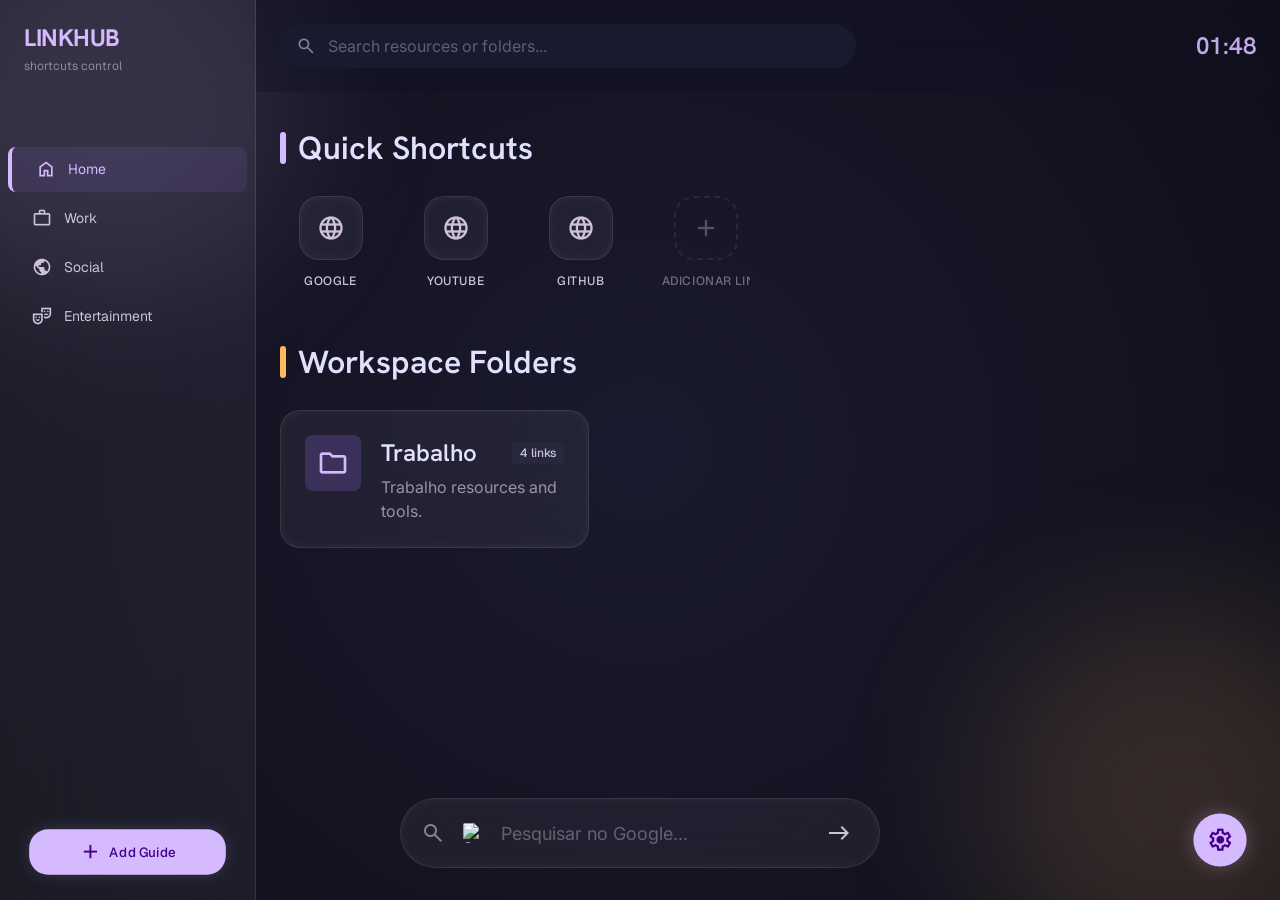
==== commit e3362dd4: "fix gitignore" ====
--- a/linkhub/index.html
+++ b/linkhub/index.html
@@ -228,48 +228,7 @@
         </div>
         <div class="form-group">
           <label class="form-label">Ícone</label>
-          <div class="guide-icons" id="guide-icons">
-            <label class="guide-icon-option">
-              <input type="radio" name="guide-icon" value="home" checked />
-              <span class="material-symbols-outlined">home</span>
-            </label>
-            <label class="guide-icon-option">
-              <input type="radio" name="guide-icon" value="work" />
-              <span class="material-symbols-outlined">work</span>
-            </label>
-            <label class="guide-icon-option">
-              <input type="radio" name="guide-icon" value="public" />
-              <span class="material-symbols-outlined">public</span>
-            </label>
-            <label class="guide-icon-option">
-              <input type="radio" name="guide-icon" value="theater_comedy" />
-              <span class="material-symbols-outlined">theater_comedy</span>
-            </label>
-            <label class="guide-icon-option">
-              <input type="radio" name="guide-icon" value="code" />
-              <span class="material-symbols-outlined">code</span>
-            </label>
-            <label class="guide-icon-option">
-              <input type="radio" name="guide-icon" value="school" />
-              <span class="material-symbols-outlined">school</span>
-            </label>
-            <label class="guide-icon-option">
-              <input type="radio" name="guide-icon" value="shopping_cart" />
-              <span class="material-symbols-outlined">shopping_cart</span>
-            </label>
-            <label class="guide-icon-option">
-              <input type="radio" name="guide-icon" value="music_note" />
-              <span class="material-symbols-outlined">music_note</span>
-            </label>
-            <label class="guide-icon-option">
-              <input type="radio" name="guide-icon" value="favorite" />
-              <span class="material-symbols-outlined">favorite</span>
-            </label>
-            <label class="guide-icon-option">
-              <input type="radio" name="guide-icon" value="star" />
-              <span class="material-symbols-outlined">star</span>
-            </label>
-          </div>
+          <div class="guide-icons" id="guide-icons"></div>
         </div>
         <p id="guide-error" class="form-error" role="alert"></p>
         <div class="modal-panel__actions">
@@ -308,6 +267,14 @@
             <input id="shortcut-name" class="form-input" type="text" placeholder="Nome do site" required />
             <span class="material-symbols-outlined">label</span>
           </div>
+        </div>
+        <div class="form-group">
+          <label class="form-label form-label--upper" for="shortcut-icon-url">Ícone personalizado <span class="form-label--optional">(opcional)</span></label>
+          <div class="form-input-wrap">
+            <input id="shortcut-icon-url" class="form-input" type="url" placeholder="https://exemplo.com/icone.png" />
+            <span class="material-symbols-outlined">image</span>
+          </div>
+          <span class="form-hint">Se vazio, usa o favicon do link automaticamente.</span>
         </div>
         <p id="shortcut-error" class="form-error" role="alert"></p>
         <div class="modal-panel__actions modal-panel__actions--end">
--- a/linkhub/css/components.css
+++ b/linkhub/css/components.css
@@ -450,6 +450,24 @@
   transform: translateY(-50%);
   color: var(--color-outline);
   pointer-events: none;
+}
+
+.form-label--optional {
+  font-weight: 400;
+  text-transform: none;
+  letter-spacing: 0;
+  color: var(--color-on-surface-variant);
+  opacity: 0.6;
+  font-size: 11px;
+}
+
+.form-hint {
+  font-size: var(--font-label-sm-size);
+  font-family: var(--font-label-sm);
+  color: var(--color-on-surface-variant);
+  opacity: 0.5;
+  margin-top: 0.375rem;
+  display: block;
 }
 
 .form-error {
